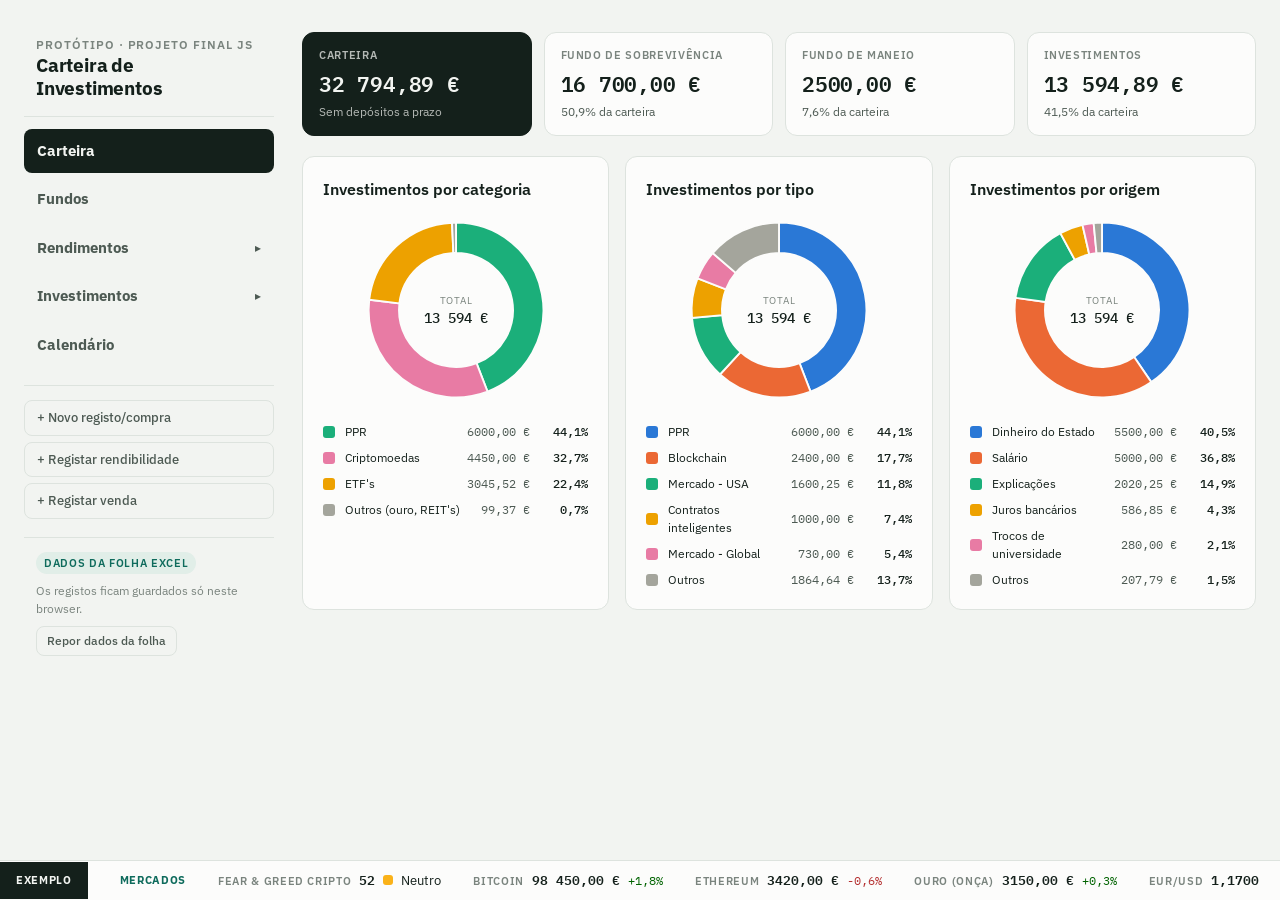
==== artifacts/prototipo-carteira.html @ 2a4faa73 "Esqueleto da app: HTML, CSS, módulos JS e base de dados" ====
<!doctype html>
<meta charset="utf-8">
<meta name="viewport" content="width=device-width, initial-scale=1">
<title>Carteira de Investimentos</title>
<link rel="preconnect" href="https://fonts.googleapis.com">
<link rel="preconnect" href="https://fonts.gstatic.com" crossorigin>
<link rel="stylesheet" href="https://fonts.googleapis.com/css2?family=IBM+Plex+Mono:wght@400;500&family=IBM+Plex+Sans:wght@400;500;600;700&display=swap">
<style>
  :root {
    --bg: #f2f4f1;
    --surface: #fcfcfb;
    --surface-2: #f7f8f6;
    --ink: #14201b;
    --ink-2: #4d5a53;
    --muted: #7a847e;
    --line: #dde3de;
    --accent: #0e6b5c;
    --accent-ink: #ffffff;
    --accent-soft: #e1eee8;
    --c1: #2a78d6; --c2: #eb6834; --c3: #1baf7a; --c4: #eda100; --c5: #e87ba4; --c6: #008300; --c7: #4a3aa7; --c8: #e34948;
    --c-outros: #a4a59c;
    --good: #0ca30c; --warn: #fab219; --crit: #d03b3b;
    --good-text: #006300; --crit-text: #b42f2f;
    --amarelo-text: #946300;
    --shadow: 0 1px 2px rgba(20, 32, 27, 0.06), 0 8px 24px rgba(20, 32, 27, 0.06);
    --sans: "IBM Plex Sans", system-ui, -apple-system, "Segoe UI", sans-serif;
    --mono: "IBM Plex Mono", ui-monospace, "Cascadia Mono", Consolas, monospace;
  }
  @media (prefers-color-scheme: dark) {
    :root:not([data-theme="light"]) {
      color-scheme: dark;
      --bg: #0e1311; --surface: #161c19; --surface-2: #1b2320;
      --ink: #eef2ef; --ink-2: #b7c1bb; --muted: #87918b; --line: #2a332f;
      --accent: #4bb89e; --accent-ink: #062019; --accent-soft: #1a2b25;
      --c1: #3987e5; --c2: #d95926; --c3: #199e70; --c4: #c98500; --c5: #d55181; --c6: #008300; --c7: #9085e9; --c8: #e66767;
      --c-outros: #6c6d66;
      --good-text: #3fcf3f; --crit-text: #f07d7d;
      --amarelo-text: #f2c14e;
      --shadow: 0 1px 2px rgba(0, 0, 0, 0.4);
    }
  }
  :root[data-theme="dark"] {
    color-scheme: dark;
    --bg: #0e1311; --surface: #161c19; --surface-2: #1b2320;
    --ink: #eef2ef; --ink-2: #b7c1bb; --muted: #87918b; --line: #2a332f;
    --accent: #4bb89e; --accent-ink: #062019; --accent-soft: #1a2b25;
    --c1: #3987e5; --c2: #d95926; --c3: #199e70; --c4: #c98500; --c5: #d55181; --c6: #008300; --c7: #9085e9; --c8: #e66767;
    --c-outros: #6c6d66;
    --good-text: #3fcf3f; --crit-text: #f07d7d;
    --amarelo-text: #f2c14e;
    --shadow: 0 1px 2px rgba(0, 0, 0, 0.4);
  }

  * { box-sizing: border-box; }
  body {
    background: var(--bg);
    color: var(--ink);
    font-family: var(--sans);
    font-size: 14px;
    line-height: 1.5;
    padding-inline: 16px;
    padding-block: 24px 90px; /* espaço em baixo para a barra de indicadores */
  }
  .wrap { max-width: 1600px; margin: 0 auto; display: grid; gap: 20px; } /* ocupa o ecrã até 1600px de largura */
  .num { font-family: var(--mono); font-variant-numeric: tabular-nums; }
  h1, h2, h3 { margin: 0; text-wrap: balance; }

  /* Cabeçalho */
  .brand small { display: block; font-size: 12px; letter-spacing: 0.08em; text-transform: uppercase; color: var(--muted); font-weight: 600; }
  .brand h1 { font-size: 26px; font-weight: 700; letter-spacing: -0.01em; }
  .chip { font-size: 11px; font-weight: 600; letter-spacing: 0.06em; text-transform: uppercase; padding: 3px 8px; border-radius: 999px; background: var(--accent-soft); color: var(--accent); }

  /* Título no topo do menu lateral */
  .menu-lateral .brand { padding: 4px 12px 16px; margin-bottom: 8px; border-bottom: 1px solid var(--line); }
  .menu-lateral .brand h1 { font-size: 19px; line-height: 1.2; }
  /* Rodapé do menu: letra pequena */
  .menu-rodape { display: grid; gap: 8px; justify-items: start; margin-top: 14px; padding: 14px 12px 0;
    border-top: 1px solid var(--line); font-size: 12px; color: var(--muted); }

  /* Menu lateral à esquerda + conteúdo à direita */
  .layout { display: grid; grid-template-columns: 250px minmax(0, 1fr); gap: 28px; align-items: start; }
  .menu-lateral { position: sticky; top: 12px; display: flex; flex-direction: column; gap: 4px; }
  .menu-lateral .tab { text-align: left; width: 100%; }
  .menu-principal { font-size: 15px !important; font-weight: 700 !important; padding: 10px 12px !important;
    display: flex; justify-content: space-between; align-items: center; }
  .menu-principal .seta { transition: transform 0.2s; font-size: 12px; }
  .menu-grupo.aberto .seta { transform: rotate(90deg); }
  /* Acordeão: o submenu só aparece quando o grupo está aberto */
  .submenu { display: none; gap: 2px; margin: 2px 0 6px 14px; padding-left: 10px; border-left: 2px solid var(--line); }
  .menu-grupo.aberto .submenu { display: grid; }
  .menu-acoes { display: grid; gap: 6px; margin-top: 14px; padding-top: 14px; border-top: 1px solid var(--line); }
  .conteudo { min-width: 0; }
  /* Ecrã estreito (telemóvel): o menu fica em cima do conteúdo */
  @media (max-width: 800px) {
    .layout { grid-template-columns: 1fr; }
    .menu-lateral { position: static; }
  }
  /* Página "em manutenção" */
  /* Barra de indicadores gerais: fixa no fundo do ecrã */
  .barra-indicadores { position: fixed; left: 0; right: 0; bottom: 0; z-index: 20; display: flex; align-items: center;
    background: var(--surface); border-top: 1px solid var(--line); white-space: nowrap; font-size: 13px; }
  /* Etiqueta fixa à esquerda ("Ao vivo" / "Exemplo") */
  .ticker-estado { flex: none; padding: 10px 16px; font-size: 11px; font-weight: 700; letter-spacing: 0.06em; text-transform: uppercase;
    background: var(--ink); color: var(--bg); }
  /* Rodapé de notícias: a faixa anda da direita para a esquerda sem parar */
  .ticker { flex: 1; overflow: hidden; }
  .ticker-faixa { display: inline-flex; gap: 32px; padding: 10px 0 10px 32px; animation: correr linear infinite; }
  .ticker:hover .ticker-faixa { animation-play-state: paused; } /* pára com o rato por cima, para ler */
  @keyframes correr { from { transform: translateX(0); } to { transform: translateX(-50%); } }
  @media (prefers-reduced-motion: reduce) { .ticker { overflow-x: auto; } .ticker-faixa { animation: none; } }
  .ticker-titulo { font-size: 11px; font-weight: 700; letter-spacing: 0.06em; color: var(--accent); align-self: center; }
  .indicador { display: flex; align-items: baseline; gap: 8px; }
  .indicador span { font-size: 11px; font-weight: 600; letter-spacing: 0.06em; text-transform: uppercase; color: var(--muted); }
  .indicador strong { font-weight: 600; }
  .indicador .dot { display: inline-block; align-self: center; }
  .indicador em { font-style: normal; font-size: 12px; }
  .mes-titulo { font-size: 13px; font-weight: 700; letter-spacing: 0.06em; text-transform: uppercase; color: var(--muted); margin: 18px 0 6px; }
  .mes-titulo:first-of-type { margin-top: 0; }
  .saldo-atual td { font-weight: 600; } /* nos fundos, o saldo mais recente (o que conta) */
  .manutencao { text-align: center; padding: 70px 20px; }
  .manutencao b { display: block; font-size: 28px; letter-spacing: 0.08em; margin-bottom: 8px; }

  /* Separadores */
  .tabs { display: flex; flex-wrap: wrap; gap: 6px; border-bottom: 1px solid var(--line); padding-bottom: 10px; }
  .tab {
    font: inherit; font-size: 13px; font-weight: 500;
    border: 1px solid transparent; background: transparent; color: var(--ink-2);
    padding: 7px 12px; border-radius: 8px; cursor: pointer;
  }
  .tab:hover { background: var(--surface); color: var(--ink); }
  .tab[aria-selected="true"] { background: var(--ink); color: var(--bg); }
  .tab.primary:not([aria-selected="true"]) { border-color: var(--line); }
  .tab:focus-visible, button:focus-visible, input:focus-visible, select:focus-visible, textarea:focus-visible {
    outline: 2px solid var(--accent); outline-offset: 2px;
  }
  .sep { width: 1px; background: var(--line); margin-inline: 4px; }

  /* Blocos */
  .panel { background: var(--surface); border: 1px solid var(--line); border-radius: 12px; padding: 20px; }
  .panel-head { display: flex; flex-wrap: wrap; justify-content: space-between; align-items: baseline; gap: 8px; margin-bottom: 14px; }
  .panel-head h2 { font-size: 16px; font-weight: 600; }
  .panel-head p { margin: 0; font-size: 12px; color: var(--muted); }

  /* KPIs */
  /* 4 cards lado a lado; 2 por linha em ecrãs médios; 1 no telemóvel */
  .kpis { display: grid; grid-template-columns: repeat(4, minmax(0, 1fr)); gap: 12px; }
  @media (max-width: 760px) { .kpis { grid-template-columns: repeat(2, minmax(0, 1fr)); } }
  @media (max-width: 420px) { .kpis { grid-template-columns: 1fr; } }
  .kpi { background: var(--surface); border: 1px solid var(--line); border-radius: 12px; padding: 14px 16px; display: grid; gap: 4px; align-content: start; }
  .kpi .label { font-size: 11px; letter-spacing: 0.06em; text-transform: uppercase; color: var(--muted); font-weight: 600; }
  .kpi .value { font-size: clamp(16px, 1.7vw, 21px); font-weight: 600; letter-spacing: -0.01em; white-space: nowrap; }
  .kpi .sub { font-size: 12px; color: var(--ink-2); }
  .kpi .value.nome { white-space: normal; font-size: 16px; line-height: 1.3; }
  .kpi.hero { background: var(--ink); color: var(--bg); border-color: var(--ink); }
  .kpi.hero .label, .kpi.hero .sub { color: color-mix(in srgb, var(--bg) 72%, transparent); }

  /* Gráficos circulares */
  /* 3 gráficos circulares lado a lado; num ecrã estreito ficam uns por baixo dos outros */
  .charts.tres { grid-template-columns: repeat(3, minmax(0, 1fr)); }
  @media (max-width: 900px) { .charts.tres { grid-template-columns: 1fr; } }
  /* 2 gráficos lado a lado; um por baixo do outro só no telemóvel */
  .charts { display: grid; grid-template-columns: repeat(2, minmax(0, 1fr)); gap: 16px; }
  @media (max-width: 640px) { .charts { grid-template-columns: 1fr; } }
  .donut-wrap { display: grid; grid-template-columns: 1fr; gap: 18px; justify-items: center; position: relative; }
  .donut { width: 100%; max-width: 190px; height: auto; display: block; }
  .donut path { stroke: var(--surface); stroke-width: 2; cursor: pointer; transition: opacity 0.15s; }
  .donut.hovering path:not(.on) { opacity: 0.35; }
  .donut .center-v { font-family: var(--mono); font-size: 15px; font-weight: 500; fill: var(--ink); }
  .donut .center-l { font-size: 10px; fill: var(--muted); letter-spacing: 0.08em; }
  .legend { list-style: none; margin: 0; padding: 0; display: grid; gap: 8px; width: 100%; }
  .legend li { display: grid; grid-template-columns: 12px 1fr auto auto; gap: 10px; align-items: center; font-size: 12px; }
  .legend .sw { width: 12px; height: 12px; border-radius: 3px; }
  .legend .v { color: var(--ink-2); }
  .legend .p { color: var(--ink); font-weight: 500; min-width: 48px; text-align: right; }
  .tooltip {
    position: absolute; pointer-events: none; z-index: 5;
    background: var(--ink); color: var(--bg); font-size: 12px; line-height: 1.4;
    padding: 8px 10px; border-radius: 8px; box-shadow: var(--shadow); white-space: nowrap;
  }
  .tooltip b { display: block; font-weight: 600; }
  .switch { display: inline-flex; align-items: center; gap: 8px; font-size: 13px; color: var(--ink-2); cursor: pointer; }
  .switch input { accent-color: var(--accent); width: 16px; height: 16px; }

  /* Meta */
  .meter { display: grid; gap: 8px; }
  .meter-track { height: 10px; background: var(--accent-soft); border-radius: 999px; overflow: hidden; }
  .meter-fill { height: 100%; background: var(--accent); border-radius: 999px; }
  .meter-row { display: flex; justify-content: space-between; flex-wrap: wrap; gap: 8px; font-size: 13px; color: var(--ink-2); }

  /* Tabelas */
  .table-scroll { overflow-x: auto; }
  /* Botões Editar / Apagar / Guardar e campos da linha em edição */
  .nowrap { white-space: nowrap; }
  .acoes { display: inline-flex; gap: 6px; justify-content: flex-end; white-space: nowrap; }
  .cell-input { padding: 5px 8px; font-size: 13px; min-width: 90px; background: var(--surface); border-color: var(--accent); }
  input[type="number"].cell-input { width: 110px; text-align: right; }
  input[type="date"].cell-input { width: 140px; }
  /* PPR */
  .resumo-lista { margin: 0; display: grid; }
  .resumo-lista > div { display: flex; justify-content: space-between; align-items: center; gap: 12px; padding: 8px 0; border-bottom: 1px solid var(--line); font-size: 13px; }
  .resumo-lista > div:last-child { border-bottom: none; }
  .resumo-lista dt { color: var(--ink-2); }
  .resumo-lista dd { margin: 0; text-align: right; white-space: nowrap; }
  .resumo-lista .forte dt, .resumo-lista .forte dd { color: var(--ink); font-weight: 600; }
  .resumo-lista input.cell-input { width: 80px; }
  .texto { margin: 0; color: var(--ink-2); max-width: 65ch; }
  .valor-grande { margin: 0 0 8px; font-size: 28px; font-weight: 600; color: var(--accent); }
  tr.ano-atual td { background: var(--accent-soft); }
  .valor-real { color: var(--good-text); font-weight: 600; }
  .valor-projetado { color: var(--amarelo-text); }
  /* Dinheiro do Estado: cards como nos depósitos + tabelas compactas */
  /* Duas colunas sempre lado a lado (só empilham no telemóvel) */
  .lado-a-lado { display: grid; grid-template-columns: repeat(2, minmax(0, 1fr)); gap: 16px; }
  @media (max-width: 640px) { .lado-a-lado { grid-template-columns: 1fr; } }
  .lado-a-lado .panel { padding: 16px; }
  .years:last-child { margin-bottom: 0; }
  /* Card em destaque: fundo claro, igual ao card "hero" das páginas principais */
  .year.destaque { border-color: var(--ink); background: var(--ink); color: var(--bg); }
  .year.destaque span { color: color-mix(in srgb, var(--bg) 72%, transparent); }
  .year.destaque strong { font-weight: 600; }
  .tabela-compacta th, .tabela-compacta td { padding: 8px 8px; }
  .tabela-compacta th { font-size: 11px; }
  .btn-icone {
    font: inherit; font-size: 13px; width: 28px; height: 28px; padding: 0; cursor: pointer;
    display: inline-grid; place-items: center; border-radius: 7px;
    border: 1px solid var(--line); background: transparent; color: var(--ink-2);
  }
  .btn-icone:hover { background: var(--surface-2); color: var(--ink); }
  .btn-icone.perigo { color: var(--crit-text); }
  .btn-icone.perigo.armed { background: var(--crit); border-color: var(--crit); color: #fff; }

  /* Barras de rendibilidade (a partir do zero) */
  .barras { display: grid; gap: 10px; }
  .barra-linha { display: grid; grid-template-columns: minmax(120px, 260px) 1fr 96px; gap: 12px; align-items: center; font-size: 12px; }
  .botoes-grafico { display: flex; flex-wrap: wrap; gap: 8px; }
  .alternar { display: inline-flex; border: 1px solid var(--line); border-radius: 8px; overflow: hidden; }
  .alternar button { font: inherit; font-size: 13px; font-weight: 600; padding: 5px 14px; border: none; background: transparent; color: var(--ink-2); cursor: pointer; }
  .alternar button[aria-pressed="true"] { background: var(--ink); color: var(--bg); }
  .barra-nome { overflow-wrap: anywhere; }
  .barra-nome .dot { display: inline-block; margin-right: 8px; vertical-align: 1px; }
  .barra-pista { position: relative; height: 22px; }
  .barra-zero { position: absolute; top: -4px; bottom: -4px; width: 1px; background: var(--muted); }
  .barra { position: absolute; top: 2px; height: 18px; }

  /* Mapa de calor: tamanho = investido, cor = rendibilidade */
  .mapa { position: relative; height: 380px; border-radius: 10px; overflow: hidden; }
  @media (max-width: 640px) { .mapa { height: 300px; } }
  .mapa-bloco { position: absolute; box-sizing: border-box; border: 2px solid var(--surface); border-radius: 8px;
    padding: 8px 10px; overflow: hidden; display: flex; flex-direction: column; justify-content: center; gap: 2px;
    color: var(--ink); transition: filter 0.15s; }
  .mapa-bloco:hover { filter: brightness(1.15); }
  .mapa-bloco b { font-size: 13px; line-height: 1.2; }
  .mapa-bloco .mapa-pct { font-size: 16px; font-weight: 700; }
  .mapa-bloco small { font-size: 12px; opacity: 0.8; }
  .mapa-legenda { display: flex; align-items: center; gap: 8px; font-size: 12px; color: var(--muted); margin-top: 10px; }
  .mapa-legenda i { display: inline-block; width: 18px; height: 12px; border-radius: 3px; }

  .barra.pos { background: var(--good); border-radius: 0 4px 4px 0; }
  .barra.neg { background: var(--crit); border-radius: 4px 0 0 4px; }
  .barra-valor { text-align: right; }
  @media (max-width: 560px) {
    .barra-linha { grid-template-columns: 1fr 96px; }
    .barra-nome { grid-column: 1 / -1; }
  }
  /* Acordeão das posições */
  .acordeao { font: inherit; font-weight: 600; color: var(--ink); background: none; border: none; padding: 0; cursor: pointer; display: inline-flex; align-items: center; gap: 8px; text-align: left; }
  .acordeao .seta { display: inline-block; color: var(--muted); transition: transform 0.15s; }
  .acordeao[aria-expanded="true"] .seta { transform: rotate(90deg); }
  tr.posicao:hover td { background: var(--surface-2); }
  tr.compra td, tr.compra-cab td { background: var(--surface-2); }
  tr.compra td:first-child, tr.compra-cab td:first-child { padding-left: 32px; }
  tr.compra-cab td { font-size: 11px; letter-spacing: 0.05em; text-transform: uppercase; color: var(--muted); font-weight: 600; padding-block: 6px; }
  tr.compra td { font-size: 12px; }
  /* Tabela com scroll vertical e cabeçalho fixo */
  .table-alta { max-height: 440px; overflow-y: auto; border: 1px solid var(--line); border-radius: 10px; }
  .table-alta thead th { position: sticky; top: 0; background: var(--surface); z-index: 1; }
  /* Planos do PPR e do Ouro: as colunas do que PUSESTE têm um fundo ligeiramente diferente */
  .puseste { background: color-mix(in srgb, var(--accent) 8%, var(--surface)); }
  .table-alta thead th.puseste { background: color-mix(in srgb, var(--accent) 14%, var(--surface)); }
  table { width: 100%; border-collapse: collapse; font-size: 13px; }
  th { text-align: left; font-size: 11px; letter-spacing: 0.05em; text-transform: uppercase; color: var(--muted); font-weight: 600; padding: 8px 10px; border-bottom: 1px solid var(--line); white-space: nowrap; }
  td { padding: 10px; border-bottom: 1px solid var(--line); vertical-align: middle; }
  tr:last-child td { border-bottom: none; }
  td.r, th.r { text-align: right; }
  tfoot td { font-weight: 600; border-top: 1px solid var(--ink-2); border-bottom: none; }
  .cat-cell { display: flex; align-items: center; gap: 10px; }
  .dot { width: 10px; height: 10px; border-radius: 3px; flex: none; }
  .muted { color: var(--muted); }
  .empty { padding: 28px; text-align: center; color: var(--muted); font-size: 14px; }

  .badge { display: inline-flex; align-items: center; gap: 6px; font-size: 12px; font-weight: 500; padding: 3px 9px; border-radius: 999px; border: 1px solid var(--line); white-space: nowrap; color: var(--ink); }
  .badge i { width: 8px; height: 8px; border-radius: 50%; }
  .badge.good i { background: var(--good); }
  .badge.warn i { background: var(--warn); }
  .badge.done { color: var(--muted); }
  .badge.done i { background: var(--c-outros); }

  .btn {
    font: inherit; font-size: 13px; font-weight: 600; cursor: pointer;
    padding: 9px 16px; border-radius: 8px; border: 1px solid var(--accent);
    background: var(--accent); color: var(--accent-ink);
  }
  .btn.ghost { background: transparent; color: var(--ink-2); border-color: var(--line); font-weight: 500; }
  .btn.small { padding: 5px 10px; font-size: 12px; }
  .btn.danger { background: transparent; color: var(--crit-text); border-color: var(--line); font-weight: 500; }
  .btn.danger.armed { background: var(--crit); color: #fff; border-color: var(--crit); }

  /* Resumos por ano */
  .years { display: grid; grid-template-columns: repeat(auto-fit, minmax(130px, 1fr)); gap: 10px; margin-bottom: 16px; }
  .year { border: 1px solid var(--line); border-radius: 10px; padding: 10px 12px; background: var(--surface-2); }
  .year span { display: block; font-size: 12px; color: var(--muted); font-weight: 600; letter-spacing: 0.05em; }
  .year strong { font-size: 16px; font-weight: 500; }

  /* Formulário */
  form { display: grid; gap: 18px; }
  .grid-form { display: grid; grid-template-columns: repeat(auto-fit, minmax(220px, 1fr)); gap: 14px 16px; }
  .field { display: grid; gap: 6px; }
  [hidden] { display: none !important; } /* o atributo hidden esconde sempre, mesmo com display: grid */
  .field label { font-size: 12px; font-weight: 600; color: var(--ink-2); }
  .field .hint { font-size: 12px; color: var(--muted); }
  input, select, textarea {
    font: inherit; font-size: 13px; color: var(--ink); background: var(--surface-2);
    border: 1px solid var(--line); border-radius: 8px; padding: 9px 11px; width: 100%;
  }
  textarea { resize: vertical; min-height: 64px; }
  /* Tira as setinhas dos campos numéricos */
  input[type="number"] { appearance: textfield; -moz-appearance: textfield; }
  input[type="number"]::-webkit-inner-spin-button,
  input[type="number"]::-webkit-outer-spin-button { -webkit-appearance: none; margin: 0; }
  .form-actions { display: flex; flex-wrap: wrap; gap: 10px; align-items: center; }
  .error { color: var(--crit-text); font-size: 13px; margin: 0; }
  .toast { position: fixed; left: 50%; transform: translateX(-50%); bottom: calc(20px + env(safe-area-inset-bottom, 0px)); background: var(--ink); color: var(--bg); padding: 10px 16px; border-radius: 10px; font-size: 14px; box-shadow: var(--shadow); z-index: 20; }

  .two { display: grid; grid-template-columns: repeat(auto-fit, minmax(300px, 1fr)); gap: 16px; }

  /* Rendibilidade */
  .aviso { display: flex; flex-wrap: wrap; align-items: center; justify-content: space-between; gap: 10px; font-size: 13px; padding: 12px 16px; border-radius: 10px; background: var(--accent-soft); color: var(--ink); }
  .chart-toolbar { display: flex; align-items: center; gap: 8px; font-size: 13px; }
  .chart-toolbar select { width: auto; min-width: 200px; padding: 6px 10px; }
  .line-chart { position: relative; }
  .line-chart svg { width: 100%; height: auto; display: block; }
  .line-chart .grid { stroke: var(--line); stroke-width: 1; }
  .line-chart .zero { stroke: var(--muted); stroke-width: 1; }
  .line-chart .eixo { fill: var(--muted); font-family: var(--mono); font-size: 11px; }
  .line-chart .serie { fill: none; stroke-width: 2; stroke-linejoin: round; stroke-linecap: round; }
  .line-chart .ponto { stroke: var(--surface); stroke-width: 2; }
  .line-chart .cruz { stroke: var(--ink-2); stroke-width: 1; stroke-dasharray: 3 3; }
  .chart-legend { list-style: none; margin: 12px 0 0; padding: 0; display: flex; flex-wrap: wrap; gap: 8px 18px; font-size: 12px; }
  .chart-legend li { display: flex; align-items: center; gap: 8px; }
  .chart-legend .sw { width: 14px; height: 3px; border-radius: 2px; }
  .up { color: var(--good-text); }
  .down { color: var(--crit-text); }
  .rend-grupo { margin-top: 16px; }
  .rend-grupo h3 { font-size: 12px; letter-spacing: 0.06em; text-transform: uppercase; color: var(--muted); font-weight: 600; margin-bottom: 8px; }
  .rend-campos { display: grid; grid-template-columns: repeat(auto-fill, minmax(240px, 1fr)); gap: 10px 16px; }
  .rend-campos .field label { font-weight: 500; color: var(--ink); }
  details.panel summary { cursor: pointer; font-weight: 600; font-size: 14px; }
  details.panel[open] summary { margin-bottom: 12px; }

  @media (prefers-reduced-motion: reduce) { * { transition: none !important; } }
</style>

<div class="wrap">
  <!-- Menu lateral (esquerda, com o título no topo) + conteúdo (direita). Já não há cabeçalho. -->
  <div class="layout">
  <nav class="menu-lateral" aria-label="Menu">
    <div class="brand">
      <small>Protótipo · projeto final JS</small>
      <h1>Carteira de Investimentos</h1>
    </div>

    <button class="tab menu-principal" data-tab="dashboard" id="tab-dashboard">Carteira</button>
    <button class="tab menu-principal" data-tab="fundos" id="tab-fundos">Fundos</button>

    <!-- Cada grupo abre como acordeão quando estás num dos seus separadores -->
    <div class="menu-grupo">
      <button class="tab menu-principal" data-tab="rendimentos" id="tab-rendimentos">Rendimentos <span class="seta" aria-hidden="true">▸</span></button>
      <div class="submenu">
        <button class="tab" data-tab="deposito" id="tab-deposito">Depósitos a prazo</button>
        <button class="tab" data-tab="apoio" id="tab-apoio">Dinheiro recebido do Estado</button>
        <button class="tab" data-tab="maisvalias" id="tab-maisvalias">Mais-valias</button>
        <button class="tab" data-tab="questionarios" id="tab-questionarios">Questionários</button>
        <button class="tab" data-tab="fidelidade" id="tab-fidelidade">Programas de fidelidade</button>
      </div>
    </div>

    <div class="menu-grupo">
      <button class="tab menu-principal" data-tab="rendibilidade" id="tab-rendibilidade">Investimentos <span class="seta" aria-hidden="true">▸</span></button>
      <div class="submenu">
        <button class="tab" data-tab="etf" id="tab-etf">ETF's</button>
        <button class="tab" data-tab="cripto" id="tab-cripto">Criptomoedas</button>
        <button class="tab" data-tab="reit" id="tab-reit">REIT's</button>
        <button class="tab" data-tab="ppr" id="tab-ppr">PPR</button>
        <button class="tab" data-tab="ouro" id="tab-ouro">Ouro digital</button>
        <button class="tab" data-tab="acoes" id="tab-acoes">Ações</button>
        <button class="tab" data-tab="fundosinv" id="tab-fundosinv">Fundos de investimento</button>
        <button class="tab" data-tab="historico-rend" id="tab-historico-rend">Histórico de rendibilidade</button>
      </div>
    </div>

    <button class="tab menu-principal" data-tab="calendario" id="tab-calendario">Calendário</button>

    <div class="menu-acoes">
      <button class="tab primary" data-tab="novo" id="tab-novo">+ Novo registo/compra</button>
      <button class="tab primary" data-tab="registar-rend" id="tab-registar-rend">+ Registar rendibilidade</button>
      <button class="tab primary" data-tab="registar-venda" id="tab-registar-venda">+ Registar venda</button>
    </div>

    <!-- Rodapé do menu: aviso do armazenamento + repor os dados -->
    <div class="menu-rodape">
      <span class="chip" id="chip-exemplo">Dados da folha Excel</span>
      <span>Os registos ficam guardados só neste browser.</span>
      <button class="btn ghost small" id="btn-repor" type="button">Repor dados da folha</button>
    </div>
  </nav>

  <main class="conteudo">

  <!-- ===== DASHBOARD ===== -->
  <section id="view-dashboard" role="tabpanel" class="wrap">

    <div class="kpis" id="kpis"></div>

    <div class="charts tres">
      <div class="panel">
        <div class="panel-head">
          <h2>Investimentos por categoria</h2>
        </div>
        <div class="donut-wrap" id="chart-risco"></div>
      </div>
      <div class="panel">
        <div class="panel-head">
          <h2>Investimentos por tipo</h2>
        </div>
        <div class="donut-wrap" id="chart-risco-tipo"></div>
      </div>
      <div class="panel">
        <div class="panel-head">
          <h2>Investimentos por origem</h2>
        </div>
        <div class="donut-wrap" id="chart-risco-origem"></div>
      </div>
    </div>
  </section>

  <!-- ===== NOVO REGISTO ===== -->
  <section id="view-novo" role="tabpanel" hidden>
    <div class="panel">
      <div class="panel-head">
        <h2>Novo registo/compra</h2>
        <p>Os campos extra mudam conforme o tipo de ativo.</p>
      </div>
      <form id="form" novalidate>
        <div class="grid-form">
          <div class="field">
            <label for="f-categoria">Tipo de ativo</label>
            <select id="f-categoria"></select>
          </div>
          <div class="field" id="campo-nome">
            <label for="f-nome">Nome</label>
            <input id="f-nome" type="text" list="lista-nome" autocomplete="off" placeholder="Ex.: MSCI World, Bitcoin, DP 6 meses">
          </div>
          <div class="field">
            <label for="f-montante">Montante (€)</label>
            <input id="f-montante" type="number" step="0.01" min="0" inputmode="decimal" placeholder="0,00">
          </div>
          <div class="field">
            <label for="f-data">Data</label>
            <input id="f-data" type="date">
          </div>
          <div class="field" id="campo-origem">
            <label for="f-origem">Origem do dinheiro</label>
            <input id="f-origem" type="text" list="lista-origem" autocomplete="off" placeholder="Ex.: salário, explicações, cashback">
          </div>

          <!-- Campos que só aparecem em alguns tipos (data-cats). Ficam na mesma grelha, a seguir aos outros. -->
          <div class="field" data-cats="etf reit cripto ouro" hidden>
            <label for="f-subtipo">Tipo / tema</label>
            <input id="f-subtipo" type="text" list="lista-subtipo" autocomplete="off" placeholder="Ex.: Geral, Bancos, Imobiliário">
          </div>
          <div class="field" data-cats="deposito" hidden>
            <label for="f-prazo">Prazo</label>
            <select id="f-prazo">
              <option value="3">3 meses</option>
              <option value="4">4 meses</option>
              <option value="6" selected>6 meses</option>
              <option value="9">9 meses</option>
              <option value="12">1 ano</option>
            </select>
          </div>
          <div class="field" data-cats="deposito" hidden>
            <label for="f-vencimento">Data de vencimento</label>
            <input id="f-vencimento" type="date">
          </div>
          <div class="field" data-cats="deposito" hidden>
            <label for="f-juros">Juros recebidos (€)</label>
            <input id="f-juros" type="number" step="0.01" min="0" placeholder="Preenche quando vencer">
          </div>
        </div>

        <div class="form-actions">
          <button class="btn" type="submit">Guardar registo</button>
          <button class="btn ghost" type="reset">Limpar</button>
          <p class="error" id="form-erro" role="alert"></p>
        </div>
      </form>
    </div>
  </section>

  <!-- ===== RENDIBILIDADE ===== -->
  <section id="view-rendibilidade" role="tabpanel" hidden class="wrap">
    <div class="aviso" id="rend-aviso" hidden>
      <span>Os valores de rendibilidade que vês são <strong>de exemplo</strong>, para veres o gráfico a funcionar.</span>
      <button class="btn ghost small" type="button" id="btn-apagar-rend-exemplo">Apagar valores de exemplo</button>
    </div>

    <div class="kpis" id="rend-kpis"></div>

    <div class="panel">
      <div class="panel-head">
        <h2>Mapa dos investimentos</h2>
        <p>Tamanho = quanto investiste · Cor = como está a correr</p>
      </div>
      <div class="mapa" id="rend-mapa"></div>
      <div class="mapa-legenda">
        <span>Perda</span><i style="background:var(--crit)"></i>
        <i style="background:var(--surface-2)"></i>
        <i style="background:color-mix(in srgb, var(--good) 45%, var(--surface))"></i>
        <i style="background:var(--good)"></i><span>Ganho</span>
        <span style="margin-left:auto">Cinzento = sem registo</span>
      </div>
    </div>

    <!-- Lado a lado: à esquerda as barras (categoria ou tipo), à direita a evolução -->
    <div class="lado-a-lado">
      <div class="panel" id="rend-comparar"></div>

      <div class="panel">
        <div class="panel-head">
          <h2>Evolução da rendibilidade</h2>
          <div class="chart-toolbar">
            <label for="rend-filtro" class="muted">Mostrar</label>
            <select id="rend-filtro"></select>
          </div>
        </div>
        <div class="line-chart" id="rend-grafico"></div>
      </div>
    </div>
  </section>

  <!-- ===== REGISTAR VENDA (página própria: vender é um ato diferente de registar uma compra) ===== -->
  <section id="view-registar-venda" role="tabpanel" hidden class="wrap">
    <div class="panel">
      <div class="panel-head">
        <h2 id="venda-form-titulo">Registar venda</h2>
        <p>Vende-se sempre a posição inteira. A mais-valia é calculada sozinha.</p>
      </div>
      <form id="venda-form" novalidate>
        <div class="grid-form">
          <div class="field">
            <label for="venda-ativo">Ativo vendido</label>
            <select id="venda-ativo"></select>
          </div>
          <div class="field">
            <label for="venda-data">Data da venda</label>
            <input id="venda-data" type="date">
          </div>
          <div class="field">
            <label for="venda-recebido">Valor recebido (€)</label>
            <input id="venda-recebido" type="number" step="0.01" min="0" inputmode="decimal" placeholder="0,00">
          </div>
        </div>
        <div class="form-actions">
          <button class="btn" type="submit">Guardar venda</button>
          <button class="btn ghost" type="button" id="btn-cancelar-venda">Cancelar</button>
          <p class="error" id="venda-erro" role="alert"></p>
        </div>
      </form>
    </div>
  </section>

  <!-- ===== REGISTAR RENDIBILIDADE (página própria, como o "+ Novo registo") ===== -->
  <section id="view-registar-rend" role="tabpanel" hidden class="wrap">
    <div class="panel">
      <div class="panel-head">
        <h2 id="rend-form-titulo">Registar rendibilidade</h2>
        <p>Consulta as corretoras e preenche só os ativos que quiseres. Valores negativos com "−".</p>
      </div>
      <form id="rend-form" novalidate>
        <div class="grid-form">
          <div class="field">
            <label for="rend-data">Data da consulta</label>
            <input id="rend-data" type="date">
          </div>
        </div>
        <div id="rend-campos"></div>
        <div class="form-actions">
          <button class="btn" type="submit">Guardar rendibilidade</button>
          <button class="btn ghost" type="button" id="btn-cancelar-rend">Cancelar</button>
          <p class="error" id="rend-erro" role="alert"></p>
        </div>
      </form>
    </div>
  </section>

  <!-- ===== SEPARADORES POR CATEGORIA ===== -->
  <section id="view-categoria" role="tabpanel" hidden class="wrap"></section>
  </main>
  </div>
</div>

<!-- Sugestões com os valores que já existem no histórico (preenchidas pelo JavaScript) -->
<datalist id="lista-nome"></datalist>
<datalist id="lista-origem"></datalist>
<datalist id="lista-subtipo"></datalist>

<div class="tooltip" id="tooltip" hidden></div>

<!-- Barra de indicadores gerais (fixa em baixo) -->
<footer class="barra-indicadores" aria-label="Indicadores gerais e os meus ativos">
  <div class="ticker-estado" id="ticker-estado"></div>
  <!-- A faixa leva o conteúdo 2 vezes seguidas: ao chegar a meio, recomeça sem se notar o salto -->
  <div class="ticker"><div class="ticker-faixa" id="ticker-faixa"></div></div>
</footer>
<div class="toast" id="toast" role="status" aria-live="polite" hidden></div>

<script>
  // ---------- Categorias ----------
  // A cor segue a categoria (nunca a posição), para ser igual em todos os gráficos.
  const CATEGORIAS = {
    deposito:   { nome: "Depósitos a prazo",       cor: "--c1",       risco: false, carteira: true },
    emergencia: { nome: "Fundo de sobrevivência",  cor: "--c2",       risco: false, carteira: true, saldo: true },
    ppr:        { nome: "PPR",                     cor: "--c3",       risco: true,  carteira: true },
    etf:        { nome: "ETF's",                   cor: "--c4",       risco: true,  carteira: true },
    cripto:     { nome: "Criptomoedas",            cor: "--c5",       risco: true,  carteira: true },
    maneio:     { nome: "Fundo de maneio",         cor: "--c6",       risco: false, carteira: true, saldo: true },
    ouro:       { nome: "Reserva de ouro digital", cor: "--c-outros", risco: true,  carteira: true, outros: true },
    reit:       { nome: "REIT's",                  cor: "--c-outros", risco: true,  carteira: true, outros: true },
    apoio:      { nome: "Dinheiro recebido do Estado", cor: "--c-outros", risco: false, carteira: false },
    apoioUso:   { nome: "Dinheiro do Estado utilizado", cor: "--c-outros", risco: false, carteira: false },
    venda:      { nome: "Venda de um investimento", cor: "--c-outros", risco: false, carteira: false },
  };
  // Categorias que entram na carteira (os depósitos a prazo ficam de fora)
  const ORDEM = ["emergencia", "ppr", "etf", "cripto", "maneio", "ouro", "reit"];

  // ---------- Dados iniciais (da folha de Excel) ----------
  // ETF's, Cripto e REIT's: o total de cada ativo (da folha) dividido em várias compras
  // SIMULADAS, para testar o acordeão. A soma das compras é igual ao valor da folha.
  const COMPRAS_SIMULADAS = {
    etf: {
      "S&P 500": { subtipo: "Mercado - USA", compras: [
        ["2024-03-15", 150, "Explicações"], ["2024-09-10", 192.3, "Explicações"],
        ["2025-02-12", 400, "Explicações"], ["2025-06-18", 437.95, "Explicações"], ["2025-11-05", 400, "Explicações"]] },
      "EUR STOXX Banks 30-15 DE": { subtipo: "Bancos", compras: [
        ["2025-01-20", 300, "Juros bancários"], ["2025-05-14", 286.85, "Juros bancários"],
        ["2025-07-02", 14.53, "Dividendos"], ["2025-09-15", 8.85, "Lucro ETF"], ["2026-01-10", 34.54, "Lucro ETF"]] },
      "iShares Core MSCI World UCITS ETF USD (Acc)": { subtipo: "Mercado - Global", compras: [
        ["2022-04-08", 200, "Explicações"], ["2022-10-21", 240, "Explicações"]] },
      "FTSE All-World": { subtipo: "Mercado - Global", compras: [
        ["2023-02-01", 100, "Trocos de universidade"], ["2023-06-15", 80, "Trocos de universidade"], ["2023-11-30", 100, "Trocos de universidade"]] },
      "VanEck Quantum Computing UCITS ETF A": { subtipo: "Tecnologia quântica", compras: [
        ["2026-03-31", 32.4, "Arredondamentos (roundup)"], ["2026-05-31", 35.1, "Arredondamentos (roundup)"], ["2026-07-31", 33, "Arredondamentos (roundup)"]] },
    },
    cripto: {
      "Bitcoin": { subtipo: "Blockchain", compras: [
        ["2024-11-15", 600, "Salário"], ["2025-04-22", 700, "Salário"], ["2026-01-10", 500, "Salário"]] },
      "Ethereum": { subtipo: "Contratos inteligentes", compras: [
        ["2025-01-10", 400, "Salário"], ["2025-10-03", 600, "Salário"]] },
      "Solana": { subtipo: "Blockchain", compras: [
        ["2025-03-10", 300, "Salário"], ["2026-06-17", 300, "Salário"]] },
      "Bittensor": { subtipo: "Inteligência artificial", compras: [
        ["2025-08-12", 250, "Salário"], ["2026-02-05", 200, "Salário"]] },
      "Chainlink": { subtipo: "Oráculos", compras: [
        ["2025-05-20", 200, "Salário"], ["2026-03-12", 200, "Salário"]] },
      "Render": { subtipo: "Inteligência artificial", compras: [
        ["2025-03-10", 60, "Salário"], ["2025-09-01", 60, "Salário"]] },
      "Ondo": { subtipo: "Ativos reais (RWA)", compras: [
        ["2025-06-15", 40, "Salário"], ["2026-04-02", 40, "Salário"]] },
    },
    reit: {
      "Realty Income": { subtipo: "Retalho", compras: [
        ["2026-01-15", 5, "Salário"], ["2026-04-15", 5, "Salário"]] },
      "Invesco Real Estate S&P US Select Sector UCITS ETF": { subtipo: "Mercado - USA", compras: [
        ["2026-01-15", 5, "Salário"], ["2026-04-15", 5, "Salário"]] },
      "iShares US Property Yield UCITS ETF": { subtipo: "Mercado - USA", compras: [
        ["2026-02-15", 4, "Salário"], ["2026-05-15", 3, "Salário"], ["2026-08-15", 3, "Salário"]] },
      "iShares Developed Markets Property Yield UCITS ETF": { subtipo: "Mercado - Global", compras: [
        ["2026-02-15", 5, "Salário"], ["2026-06-15", 5, "Salário"]] },
      "iShares European Property Yield UCITS ETF": { subtipo: "Mercado - Europa", compras: [
        ["2026-03-15", 4, "Salário"], ["2026-06-15", 3, "Salário"], ["2026-09-15", 3, "Salário"]] },
    },
  };
  // Transforma a tabela acima em registos (um por compra)
  function comprasSimuladas() {
    return Object.entries(COMPRAS_SIMULADAS).flatMap(([categoria, ativos]) =>
      Object.entries(ativos).flatMap(([nome, { subtipo, compras }]) =>
        compras.map(([data, montante, origem]) => ({ categoria, nome, subtipo, data, montante, origem }))));
  }

  // ---------- PPR: plano de reforma (da folha de Excel) ----------
  // Por ano: IRS + outros apoios + dinheiro pessoal = montante investido.
  // "real" é o valor que o PPR tinha no fim desse ano (só para os anos que já passaram).
  function planoPprInicial() {
    const pessoalDe = (ano) => (ano <= 2025 ? 0 : ano === 2026 ? 500 : ano <= 2031 ? 2000 : ano <= 2046 ? 1750 : 1500);
    const anos = [];
    for (let ano = 2024; ano <= 2056; ano++) {
      anos.push({ ano, governamental: 0, pessoal: pessoalDe(ano), real: null });
    }
    const conhecidos = { 2024: { governamental: 2000, real: 2031.23 }, 2025: { governamental: 2000, real: 4315.58 }, 2026: { governamental: 1500 } };
    return {
      taxa: 0.04,           // rendibilidade média anual
      idadeInicial: 28,     // idade em 2024
      estrategia: 'Dinheiro recebido de IRS será reinvestido no PPR do próprio ano + ajudas "pequenas" do Estado. Depois, completar com dinheiro do salário.',
      emFalta: [
        { descricao: "IRS 2024 retroativos", valor: 892.03 },
        { descricao: "IRS 2021", valor: 48.83 },
        { descricao: "IRS 2025", valor: 1343.32 },
      ],
      anos: anos.map((a) => ({ ...a, ...(conhecidos[a.ano] || {}) })),
    };
  }

  // ---------- Ouro digital: plano do cashback em Bitcoin (da folha de Excel) ----------
  // Por ano: cashback previsto (3 €/mês = 36 €/ano) e, quando o souberes, o cashback real
  // e o valor real que o Bitcoin tinha no fim do ano.
  function planoOuroInicial() {
    const anos = [];
    for (let ano = 2025; ano <= 2060; ano++) {
      anos.push({ ano, previsto: ano === 2025 ? 59.35 : 36, cashback: null, real: null });
    }
    return { taxa: 0.2, anos };
  }

  // ---------- Dinheiro do Estado (da folha de Excel) ----------
  // Funciona como um POTE: tudo o que é recebido entra no mesmo pote (apoio),
  // e cada utilização tira dinheiro do pote (apoioUso). Por utilizar = recebido − utilizado.
  function recebidoDoEstado() {
    const recebidos = [
      ["2020-12-01", "Outro apoio", 275],
      ["2021-05-01", "IRS 2020", 392.06],
      ["2022-05-01", "IRS 2021", 200.24],
      ["2023-05-01", "IRS 2022", 954.57],
      ["2024-05-01", "IRS 2023", 341.34],
      ["2024-09-01", "Prémio qualificações", 1500],
      ["2024-10-01", "Não cobrança do IRS", 185],
      ["2024-11-01", "Não cobrança do IRS", 185],
      ["2025-05-01", "IRS 2024", 520.35],
      ["2025-08-01", "Não cobrança do IRS", 124],
      ["2025-09-01", "Não cobrança do IRS", 165],
      ["2026-01-01", "Retroativos IRS 2023", 706.26],
      ["2026-01-01", "Retroativos IRS 2024", 892.03],
      ["2026-05-01", "IRS 2025", 1343.12],
    ].map(([data, nome, montante]) => ({ categoria: "apoio", data, nome, montante }));
    const utilizados = [
      ["2024-09-01", "Abate do crédito do carro", 1500],
    ].map(([data, nome, montante]) => ({ categoria: "apoioUso", data, nome, montante }));
    return [...recebidos, ...utilizados];
  }

  const BANCO_DP = "Juros Caixa Geral de Depósitos";
  const DP = (vencimento, prazo, montante, juros, nome) => ({
    categoria: "deposito", nome: nome || BANCO_DP,
    montante, vencimento, prazo, data: vencimento, origem: "Fundo emergência", ...(juros ? { juros } : {}),
  });
  const EXEMPLO = [
    { categoria: "emergencia", nome: "Fundo de sobrevivência", montante: 16700, data: "2026-09-30" },
    { categoria: "maneio", nome: "Fundo de maneio", montante: 2500, data: "2026-09-30" },
    ...comprasSimuladas(),
    { categoria: "ouro", nome: "Bitcoin", montante: 49.37, origem: "Cashback Trade Republic", subtipo: "Reserva de ouro digital" },
    ...recebidoDoEstado(),
    // Depósitos a prazo: DP(vencimento, prazo em meses, montante, juros)
    DP("2024-06-13", 6, 0, 53.22),
    DP("2024-08-30", 3, 10242.75, 53.22),
    DP("2024-10-12", 6, 1000, 10.98),
    DP("2024-11-18", 3, 5000, 27.14),
    DP("2024-11-25", 3, 3000, 16.29),
    DP("2024-12-11", 6, 0, 4.18),
    DP("2025-02-18", 3, 5068.12, 25.65),
    DP("2025-02-25", 3, 3000, 15.18),
    DP("2025-03-01", 6, 10354.4, 113.69),
    DP("2025-05-18", 3, 4000, 11.75),
    DP("2025-05-18", 3, 2000, 5.88),
    DP("2025-05-29", 3, 10000, 29.73),
    DP("2025-06-10", 6, 0, 4.72),
    DP("2025-08-23", 3, 4000, 9.94),
    DP("2025-08-23", 3, 2000, 4.97),
    DP("2025-11-29", 6, 10000, 47.84),
    DP("2025-12-08", 6, 0, 1.09),
    DP("2025-12-31", 12, 0, 3.41, "Juros Trade Republic"),
    DP("2025-12-31", 12, 0, 4.74, "Juros Trading 212"),
    DP("2026-02-23", 6, 6000, 29.81),
    DP("2026-04-23", 3, 700, 2.02),
    DP("2026-05-23", 3, 6000, 16.02),
    DP("2026-05-29", 6, 3000, 17.37),
    DP("2026-05-29", 6, 7000, 34.21),
    DP("2026-06-08", 6, 0, 5.16),
    DP("2026-08-31", 3, 6000, 16.56),
    DP("2027-01-05", 4, 6000, 0),
    DP("2027-02-25", 9, 6700, 0),
    DP("2027-03-01", 9, 4000, 0),
  ];

  // ---------- Rendibilidade de exemplo (valores inventados, para veres o gráfico) ----------
  const CATS_RENDIBILIDADE = ["etf", "cripto", "ppr", "reit", "ouro"];
  const DATAS_EXEMPLO = ["2026-06-30", "2026-07-31", "2026-08-31", "2026-09-28"];
  const REND_EXEMPLO = {
    "S&P 500": [96.4, 131.2, 118.7, 162.9],
    "EUR STOXX Banks 30-15 DE": [58.1, 71.6, 66.0, 84.3],
    "iShares Core MSCI World UCITS ETF USD (Acc)": [52.7, 61.9, 58.3, 70.4],
    "FTSE All-World": [18.2, 22.5, 20.9, 26.1],
    "VanEck Quantum Computing UCITS ETF A": [-8.4, 4.1, 12.7, 19.8],
    "cripto:Bitcoin": [120.5, 188.3, 142.7, 215.4],
    "Ethereum": [-35.2, 22.8, -12.4, 48.9],
    "Solana": [44.1, 71.5, 38.2, 62.0],
    "Bittensor": [-60.3, -22.7, 15.4, 58.6],
    "Chainlink": [12.2, -8.5, 20.1, 31.7],
    "Render": [-18.4, -9.1, -14.6, -6.2],
    "Ondo": [5.3, 9.8, 2.1, -3.4],
    "PPR": [142.0, 158.3, 151.9, 171.6],
    "ouro:Bitcoin": [6.1, 8.4, 5.2, 7.9],
    "Realty Income": [0.4, -0.3, 0.6, 0.9],
    "Invesco Real Estate S&P US Select Sector UCITS ETF": [0.2, 0.5, -0.1, 0.7],
    "iShares US Property Yield UCITS ETF": [-0.4, 0.1, 0.3, 0.6],
    "iShares Developed Markets Property Yield UCITS ETF": [0.3, 0.4, 0.2, 0.5],
    "iShares European Property Yield UCITS ETF": [-0.6, -0.2, -0.5, -0.3],
  };
  // Procura primeiro pela chave com categoria (ex.: "cripto:Bitcoin") e depois só pelo nome
  const exemploDe = (p) => REND_EXEMPLO[chaveAtivo(p)] || REND_EXEMPLO[p.nome];
  function rendibilidadesExemplo(registos) {
    return posicoes(registos) // uma vez por posição, mesmo que tenha várias compras
      .filter((r) => CATS_RENDIBILIDADE.includes(r.categoria) && exemploDe(r))
      .flatMap((r) => exemploDe(r).map((valor, i) => ({
        id: Math.random().toString(36).slice(2, 10), ativoId: chaveAtivo(r), data: DATAS_EXEMPLO[i], valor, exemplo: true,
      })));
  }

  // ---------- Posições ----------
  // Cada registo é uma COMPRA. As compras com o mesmo nome e categoria formam uma POSIÇÃO.
  function chaveAtivo(r) {
    return `${r.categoria}:${r.nome}`;
  }
  function posicoes(registos) {
    const mapa = registos.reduce((acc, r) => {
      const k = chaveAtivo(r);
      const p = acc[k] || { id: k, categoria: r.categoria, nome: r.nome, subtipo: r.subtipo, montante: 0, compras: [] };
      return { ...acc, [k]: { ...p, montante: p.montante + r.montante, compras: [...p.compras, r] } };
    }, {});
    return Object.values(mapa);
  }

  // ---------- Utilitários ----------
  const euro = new Intl.NumberFormat("pt-PT", { style: "currency", currency: "EUR" });
  const pct = new Intl.NumberFormat("pt-PT", { style: "percent", maximumFractionDigits: 1, minimumFractionDigits: 1 });
  const formatarEuro = (v) => euro.format(v);
  const formatarData = (iso) => (iso ? new Date(iso + "T00:00:00").toLocaleDateString("pt-PT") : "—");
  const hojeISO = () => new Date().toISOString().slice(0, 10);
  const diasAte = (iso) => Math.ceil((new Date(iso + "T00:00:00") - new Date(hojeISO() + "T00:00:00")) / 86400000);
  const escapar = (t) => String(t ?? "").replace(/[&<>"']/g, (c) => ({ "&": "&amp;", "<": "&lt;", ">": "&gt;", '"': "&quot;", "'": "&#39;" }[c]));
  const cor = (cat) => `var(${CATEGORIAS[cat].cor})`;
  const idCampo = (texto) => texto.replace(/[^a-zA-Z0-9]/g, "_"); // texto seguro para usar num id HTML
  const novoId = () => Date.now().toString(36) + Math.random().toString(36).slice(2, 7);

  // ---------- Armazenamento (closure: os registos ficam privados) ----------
  function criarCarteira() {
    const CHAVE = "carteira-registos-v2";
    let registos = [];
    let exemplo = true;
    let rendibilidades = null; // histórico: { ativoId, data, valor }
    let ppr = null; // plano do PPR (taxa, anos, estratégia...)
    let ouro = null; // plano do Ouro digital (cashback em Bitcoin)

    try {
      const guardado = JSON.parse(localStorage.getItem(CHAVE));
      if (guardado && Array.isArray(guardado.registos)) {
        registos = guardado.registos;
        exemplo = guardado.exemplo;
        if (Array.isArray(guardado.rendibilidades)) rendibilidades = guardado.rendibilidades;
        if (guardado.ppr && Array.isArray(guardado.ppr.anos)) ppr = guardado.ppr;
        if (guardado.ouro && Array.isArray(guardado.ouro.anos)) ouro = guardado.ouro;
        // Migração (uma só vez): depósitos antigos passam a ter o nome do banco
        if ((guardado.versao || 1) < 2) {
          registos = registos.map((r) =>
            r.categoria === "deposito" && !/Trade Republic|Trading 212/.test(r.nome) ? { ...r, nome: BANCO_DP } : r);
        }
        // Migração (uma só vez): apaga as linhas de juros futuros sem valor (31/12/2026)
        if ((guardado.versao || 1) < 3) {
          registos = registos.filter((r) => !(r.categoria === "deposito" && r.vencimento === "2026-12-31" && !r.montante && !r.juros));
        }
        // Migração (uma só vez): a rendibilidade passa a estar ligada à posição (ex.: "etf:S&P 500")
        if ((guardado.versao || 1) < 6 && Array.isArray(rendibilidades)) {
          rendibilidades = rendibilidades
            .map((h) => {
              if (String(h.ativoId).includes(":")) return h;
              const r = registos.find((x) => x.id === h.ativoId);
              return r ? { ...h, ativoId: chaveAtivo(r) } : null;
            })
            .filter(Boolean);
        }
        // Migração (uma só vez): volta a pôr os ETF's da folha que tenham sido apagados
        if ((guardado.versao || 1) < 7) {
          const existentes = new Set(registos.map(chaveAtivo));
          const emFalta = EXEMPLO.filter((r) => r.categoria === "etf" && !existentes.has(chaveAtivo(r)));
          registos = [...registos, ...emFalta.map((r) => ({ ...r, id: novoId() }))];
        }
        // Migração: cada ativo da folha (ETF's, Cripto, REIT's) que ainda tenha só a compra
        // original passa a ter as compras simuladas (a soma fica igual)
        if ((guardado.versao || 1) < 9) {
          const simuladas = comprasSimuladas();
          Object.entries(COMPRAS_SIMULADAS).forEach(([categoria, ativos]) => {
            Object.entries(ativos).forEach(([nome, { compras }]) => {
              const doAtivo = registos.filter((r) => r.categoria === categoria && r.nome === nome);
              const soma = compras.reduce((s, c) => s + c[1], 0);
              if (doAtivo.length === 1 && Math.abs(doAtivo[0].montante - soma) < 0.01) {
                const novas = simuladas.filter((r) => r.categoria === categoria && r.nome === nome).map((r) => ({ ...r, id: novoId() }));
                registos = [...registos.filter((r) => r !== doAtivo[0]), ...novas];
              }
            });
          });
        }
        // Migração (uma só vez): novos tipos para os ETF's de mercado
        if ((guardado.versao || 1) < 10) {
          const novosTipos = {
            "S&P 500": "Mercado - USA",
            "iShares Core MSCI World UCITS ETF USD (Acc)": "Mercado - Global",
            "FTSE All-World": "Mercado - Global",
          };
          registos = registos.map((r) => (r.categoria === "etf" && novosTipos[r.nome] ? { ...r, subtipo: novosTipos[r.nome] } : r));
        }
        // Migração (uma só vez): ativos sem nenhum registo de rendibilidade recebem os valores de exemplo
        if ((guardado.versao || 1) < 11 && Array.isArray(rendibilidades)) {
          const comHistorico = new Set(rendibilidades.map((h) => h.ativoId));
          const emFalta = rendibilidadesExemplo(registos).filter((h) => !comHistorico.has(h.ativoId));
          rendibilidades = [...rendibilidades, ...emFalta];
        }
        // Migração (uma só vez): troca "Render, Ondo" e "Variado" pelas 7 criptomoedas de exemplo
        if ((guardado.versao || 1) < 12) {
          const antigos = ["cripto:Render, Ondo", "cripto:Variado"];
          registos = registos.filter((r) => !antigos.includes(chaveAtivo(r)));
          if (Array.isArray(rendibilidades)) rendibilidades = rendibilidades.filter((h) => !antigos.includes(h.ativoId));
          const existentes = new Set(registos.map(chaveAtivo));
          const novas = comprasSimuladas().filter((r) => r.categoria === "cripto" && !existentes.has(chaveAtivo(r)));
          registos = [...registos, ...novas.map((r) => ({ ...r, id: novoId() }))];
          if (Array.isArray(rendibilidades)) {
            const comHistorico = new Set(rendibilidades.map((h) => h.ativoId));
            rendibilidades = [...rendibilidades,
              ...rendibilidadesExemplo(registos).filter((h) => h.ativoId.startsWith("cripto:") && !comHistorico.has(h.ativoId))];
          }
        }
        // Migração (uma só vez): REIT's com tipos diferentes e rendibilidade de exemplo para todos
        if ((guardado.versao || 1) < 13) {
          const tiposReit = Object.fromEntries(Object.entries(COMPRAS_SIMULADAS.reit).map(([nome, { subtipo }]) => [nome, subtipo]));
          registos = registos.map((r) => (r.categoria === "reit" && tiposReit[r.nome] ? { ...r, subtipo: tiposReit[r.nome] } : r));
          if (Array.isArray(rendibilidades)) {
            const comHistorico = new Set(rendibilidades.map((h) => h.ativoId));
            rendibilidades = [...rendibilidades,
              ...rendibilidadesExemplo(registos).filter((h) => h.ativoId.startsWith("reit:") && !comHistorico.has(h.ativoId))];
          }
        }
        // Migração (uma só vez): se ainda não houver dinheiro recebido do Estado, põe o da folha
        if ((guardado.versao || 1) < 15 && !registos.some((r) => r.categoria === "apoio")) {
          registos = [...registos, ...recebidoDoEstado().map((r) => ({ ...r, id: novoId() }))];
        }
        // Migração (uma só vez): o "valor utilizado" passa a ser um registo à parte (apoioUso)
        if ((guardado.versao || 1) < 16) {
          const usos = registos
            .filter((r) => r.categoria === "apoio" && r.utilizado > 0)
            .map((r) => ({ id: novoId(), categoria: "apoioUso", data: r.data, nome: r.destino || "Não indicado", montante: r.utilizado }));
          registos = [
            ...registos.map((r) => {
              if (r.categoria !== "apoio") return r;
              const { utilizado, destino, ...resto } = r; // tira os campos que passaram para o outro registo
              return resto;
            }),
            ...usos,
          ];
        }
        // Migração (uma só vez): no PPR, IRS + outros apoios passam a ser só "governamental"
        if ((guardado.versao || 1) < 17 && ppr) {
          ppr = {
            ...ppr,
            anos: ppr.anos.map(({ irs = 0, apoios = 0, ...resto }) => ({ ...resto, governamental: resto.governamental ?? irs + apoios })),
          };
        }
        // Migração (uma só vez): as vendas antigas ("realizado", só com o ganho) dão lugar ao registo "venda"
        if ((guardado.versao || 1) < 21) {
          registos = registos.filter((r) => r.categoria !== "realizado");
        }
        // Migração (uma só vez): os fundos passam a ser saldos com data (conta o mais recente)
        if ((guardado.versao || 1) < 20) {
          registos = registos.map((r) => (["emergencia", "maneio"].includes(r.categoria) && !r.data ? { ...r, data: hojeISO() } : r));
        }
        // Migração (uma só vez): o fundo de emergência passa a "Fundo de sobrevivência", com 16 700 €
        if ((guardado.versao || 1) < 19) {
          const fundo = registos.find((r) => r.categoria === "emergencia");
          registos = [
            ...registos.filter((r) => r.categoria !== "emergencia"),
            { ...(fundo || { id: novoId(), categoria: "emergencia" }), nome: "Fundo de sobrevivência", montante: 16700 },
          ];
        }
        // Migração (uma só vez): a origem dos depósitos passa a "Fundo emergência"
        if ((guardado.versao || 1) < 5) {
          registos = registos.map((r) => (r.categoria === "deposito" && (!r.origem || r.origem === "Juros bancários") ? { ...r, origem: "Fundo emergência" } : r));
        }
        // Migração (uma só vez): o PLANO do PPR passa a ser a fonte. As utilizações "PPR" do pote passam para o
        // governamental do plano, e apagam-se as compras de PPR e essas utilizações (agora são geradas pelo plano).
        if ((guardado.versao || 1) < 22) {
          const ePpr = (r) => r.categoria === "apoioUso" && r.nome.trim().toLowerCase() === "ppr";
          const usoPorAno = registos.filter(ePpr).reduce((acc, r) => {
            const ano = Number((r.data || "").slice(0, 4));
            return { ...acc, [ano]: (acc[ano] || 0) + r.montante };
          }, {});
          if (ppr) ppr = { ...ppr, anos: ppr.anos.map((a) => (usoPorAno[a.ano] !== undefined ? { ...a, governamental: usoPorAno[a.ano] } : a)) };
          registos = registos.filter((r) => r.categoria !== "ppr" && !ePpr(r));
        }
      }
    } catch (e) { /* storage indisponível: usa o exemplo */ }

    // PPR: o plano anual é a fonte. Estes registos NÃO se guardam: são gerados a partir do plano sempre que são
    // precisos, para o PPR entrar nas contas como os outros investimentos. Só contam os anos até ao atual.
    //   - uma "compra" de PPR por ano e por origem (governamental = Dinheiro do Estado; pessoal = Salário)
    //   - uma utilização do pote do Estado com destino "PPR" (o dinheiro governamental desse ano)
    function registosDoPpr() {
      const anoAtual = new Date().getFullYear();
      return ppr.anos.filter((a) => a.ano <= anoAtual).flatMap((a) => {
        const data = `${a.ano}-12-31`;
        const base = { categoria: "ppr", nome: "PPR", data, automatico: true };
        return [
          a.governamental > 0 && { ...base, id: `auto-ppr-g-${a.ano}`, montante: a.governamental, origem: "Dinheiro do Estado" },
          a.pessoal > 0 && { ...base, id: `auto-ppr-p-${a.ano}`, montante: a.pessoal, origem: "Salário" },
          a.governamental > 0 && { id: `auto-uso-${a.ano}`, categoria: "apoioUso", nome: "PPR", data, montante: a.governamental, automatico: true },
        ].filter(Boolean);
      });
    }

    // Rendibilidade do PPR, também gerada a partir do plano: em cada ano (até ao atual) com valor real escrito,
    // rendibilidade = valor real − tudo o que se pôs até esse ano. A data é a do dia em que o valor foi escrito
    // (ou o fim do ano, nos anos antigos).
    function rendibilidadesDoPpr() {
      const hoje = hojeISO();
      const anoAtual = Number(hoje.slice(0, 4));
      let acumulado = 0;
      return ppr.anos.flatMap((a) => {
        acumulado += (a.governamental || 0) + (a.pessoal || 0);
        if (a.ano > anoAtual || a.real === null || a.real === undefined) return [];
        const data = a.realData || `${a.ano}-12-31`;
        return [{ id: `auto-rend-ppr-${a.ano}`, ativoId: "ppr:PPR", data: data > hoje ? hoje : data, valor: a.real - acumulado, automatico: true }];
      });
    }

    // Rendibilidade do Ouro digital, gerada da mesma forma a partir do plano: em cada ano (até ao atual) com valor
    // real escrito, rendibilidade = valor real − o que foi comprado em ouro digital até ao fim desse ano.
    function rendibilidadesDoOuro() {
      const hoje = hojeISO();
      const anoAtual = Number(hoje.slice(0, 4));
      const compras = registos.filter((r) => r.categoria === "ouro");
      if (!compras.length) return [];
      const chave = chaveAtivo(compras[0]); // ex.: "ouro:Bitcoin"
      return ouro.anos.flatMap((a) => {
        if (a.ano > anoAtual || a.real === null || a.real === undefined) return [];
        const investido = compras.filter((r) => !r.data || r.data <= `${a.ano}-12-31`).reduce((s, r) => s + r.montante, 0);
        const data = a.realData || `${a.ano}-12-31`;
        return [{ id: `auto-rend-ouro-${a.ano}`, ativoId: chave, data: data > hoje ? hoje : data, valor: a.real - investido, automatico: true }];
      });
    }

    if (registos.length === 0 && exemplo) registos = EXEMPLO.map((r) => ({ ...r, id: novoId() }));
    if (ppr === null) ppr = planoPprInicial();
    if (rendibilidades === null) rendibilidades = rendibilidadesExemplo([...registos, ...registosDoPpr()]);
    if (ouro === null) ouro = planoOuroInicial();

    const guardar = () => {
      try { localStorage.setItem(CHAVE, JSON.stringify({ versao: 22, registos, exemplo, rendibilidades, ppr, ouro })); } catch (e) {}
    };
    guardar();

    return {
      todos: () => [...registos, ...registosDoPpr()], // os do PPR são gerados a partir do plano
      eExemplo: () => exemplo,
      adicionar(registo) {
        registos = [...registos, { ...registo, id: novoId() }];
        exemplo = false;
        guardar();
      },
      // Cria um objeto novo com as alterações (não altera o original)
      atualizar(id, alteracoes) {
        registos = registos.map((r) => (r.id === id ? { ...r, ...alteracoes } : r));
        exemplo = false;
        guardar();
      },
      remover(id) {
        const registo = registos.find((r) => r.id === id);
        registos = registos.filter((r) => r.id !== id);
        // Apagar uma venda desfaz a venda: as compras e as rendibilidades voltam para a carteira
        if (registo?.categoria === "venda") {
          registos = [...registos, ...registo.compras];
          rendibilidades = [...rendibilidades, ...(registo.rendibilidades || [])];
        }
        exemplo = false;
        guardar();
      },
      // Vender uma posição INTEIRA (ex.: "cripto:Solana"). As compras E as rendibilidades dessa posição saem da
      // carteira e ficam guardadas dentro do registo da venda. Assim:
      //   - se voltares a comprar o mesmo ativo, a posição nova começa do zero (sem herdar rendibilidades antigas);
      //   - a venda pode ser desfeita, e o histórico não se perde.
      vender(chave, data, recebido) {
        const compras = registos.filter((r) => chaveAtivo(r) === chave);
        if (!compras.length) return;
        const investido = compras.reduce((s, r) => s + r.montante, 0);
        const rendDaPosicao = rendibilidades.filter((h) => h.ativoId === chave);
        const venda = { id: novoId(), categoria: "venda", nome: compras[0].nome, categoriaAtivo: compras[0].categoria,
          data, recebido, investido, compras, rendibilidades: rendDaPosicao };
        registos = [...registos.filter((r) => chaveAtivo(r) !== chave), venda];
        rendibilidades = rendibilidades.filter((h) => h.ativoId !== chave);
        exemplo = false;
        guardar();
      },
      repor() {
        registos = EXEMPLO.map((r) => ({ ...r, id: novoId() }));
        exemplo = true;
        ppr = planoPprInicial();
        rendibilidades = rendibilidadesExemplo([...registos, ...registosDoPpr()]);
        ouro = planoOuroInicial();
        guardar();
      },
      // PPR
      ppr: () => ({ ...ppr, anos: [...ppr.anos] }),
      atualizarPpr(alteracoes) {
        ppr = { ...ppr, ...alteracoes };
        guardar();
      },
      atualizarAnoPpr(ano, alteracoes) {
        ppr = { ...ppr, anos: ppr.anos.map((a) => (a.ano === ano ? { ...a, ...alteracoes } : a)) };
        guardar();
      },
      // Ouro digital (mesma ideia do PPR)
      ouro: () => ({ ...ouro, anos: [...ouro.anos] }),
      atualizarOuro(alteracoes) {
        ouro = { ...ouro, ...alteracoes };
        guardar();
      },
      atualizarAnoOuro(ano, alteracoes) {
        ouro = { ...ouro, anos: ouro.anos.map((a) => (a.ano === ano ? { ...a, ...alteracoes } : a)) };
        guardar();
      },
      // A rendibilidade do PPR e do Ouro não se regista: vem do plano anual (ver rendibilidadesDoPpr / DoOuro)
      rendibilidades: () => [
        ...rendibilidades.filter((h) => !h.ativoId.startsWith("ppr:") && !h.ativoId.startsWith("ouro:")),
        ...rendibilidadesDoPpr(), ...rendibilidadesDoOuro(),
      ],
      adicionarRendibilidades(lista) {
        rendibilidades = [...rendibilidades, ...lista.map((r) => ({ ...r, id: novoId() }))];
        guardar();
      },
      atualizarRendibilidade(id, alteracoes) {
        rendibilidades = rendibilidades.map((r) => (r.id === id ? { ...r, ...alteracoes } : r));
        guardar();
      },
      removerRendibilidade(id) {
        rendibilidades = rendibilidades.filter((r) => r.id !== id);
        guardar();
      },
      removerRendibilidadesExemplo() {
        rendibilidades = rendibilidades.filter((r) => !r.exemplo);
        guardar();
      },
    };
  }
  const carteira = criarCarteira();

  // Um depósito só conta para a carteira enquanto não vencer
  const valorAtual = (r) => (r.categoria === "deposito" ? (diasAte(r.vencimento) >= 0 ? r.montante : 0) : r.montante);

  // Fundos (sobrevivência, maneio): cada registo é o SALDO numa data. Conta só o mais recente.
  // Do mais recente para o mais antigo. No mesmo dia, ganha o último que foi inserido:
  // o reverse() põe os últimos inseridos primeiro, e o sort mantém essa ordem quando as datas são iguais.
  const saldosDe = (cat) => carteira.todos().filter((r) => r.categoria === cat)
    .reverse()
    .sort((a, b) => (b.data || "").localeCompare(a.data || ""));
  const saldoAtual = (cat) => saldosDe(cat)[0]?.montante ?? 0;

  function totaisPorCategoria() {
    const totais = carteira.todos().reduce((acc, r) => {
      const info = CATEGORIAS[r.categoria];
      if (!info.carteira || info.saldo) return acc; // os fundos tratam-se em baixo
      acc[r.categoria] = (acc[r.categoria] || 0) + valorAtual(r);
      return acc;
    }, {});
    Object.keys(CATEGORIAS).filter((c) => CATEGORIAS[c].saldo).forEach((c) => { totais[c] = saldoAtual(c); });
    return totais;
  }

  // ---------- Separadores ----------
  const views = {
    dashboard: document.getElementById("view-dashboard"),
    novo: document.getElementById("view-novo"),
    categoria: document.getElementById("view-categoria"),
    rendibilidade: document.getElementById("view-rendibilidade"),
    registarRend: document.getElementById("view-registar-rend"),
    registarVenda: document.getElementById("view-registar-venda"),
  };
  let tabAtual = "dashboard";
  try { tabAtual = localStorage.getItem("carteira-tab") || "dashboard"; } catch (e) {}
  if (location.hash && document.querySelector(`[data-tab="${location.hash.slice(1)}"]`)) tabAtual = location.hash.slice(1);

  // Os formulários lembram-se da página de onde vieste, para voltares lá depois de guardar
  const FORMULARIOS = ["novo", "registar-rend", "registar-venda"];
  let paginaAntesDoFormulario = null;

  function mostrarTab(tab) {
    if (FORMULARIOS.includes(tab) && !FORMULARIOS.includes(tabAtual)) paginaAntesDoFormulario = tabAtual;
    if (tab !== "registar-rend") categoriaFormRend = null; // ao sair do formulário, deixa de filtrar
    if (tab !== "registar-venda") categoriaFormVenda = null;
    tabAtual = tab;
    emEdicao = null; // ao mudar de separador, sai do modo de edição
    try { localStorage.setItem("carteira-tab", tab); } catch (e) {}
    document.querySelectorAll(".tab").forEach((b) => b.setAttribute("aria-selected", String(b.dataset.tab === tab)));
    // Acordeão do menu: abre o grupo onde está o separador atual (e fecha os outros)
    document.querySelectorAll(".menu-grupo").forEach((grupo) => {
      const temTab = [...grupo.querySelectorAll("[data-tab]")].some((b) => b.dataset.tab === tab);
      grupo.classList.toggle("aberto", temTab);
    });
    views.dashboard.hidden = tab !== "dashboard";
    views.novo.hidden = tab !== "novo";
    views.rendibilidade.hidden = tab !== "rendibilidade";
    views.registarRend.hidden = tab !== "registar-rend";
    views.registarVenda.hidden = tab !== "registar-venda";
    views.categoria.hidden = ["dashboard", "novo", "rendibilidade", "registar-rend", "registar-venda"].includes(tab);
    esconderTooltip();
    renderizar();
  }
  // Só os botões com data-tab mudam de separador (os "+ Registar…" têm o seu próprio clique)
  document.querySelectorAll(".tab[data-tab]").forEach((b) => b.addEventListener("click", () => mostrarTab(b.dataset.tab)));

  // ---------- Gráfico circular (SVG) ----------
  const tooltip = document.getElementById("tooltip");
  function esconderTooltip() { tooltip.hidden = true; }

  function arco(cx, cy, rExt, rInt, a0, a1) {
    const p = (r, a) => [cx + r * Math.cos(a), cy + r * Math.sin(a)];
    const grande = a1 - a0 > Math.PI ? 1 : 0;
    const [x0, y0] = p(rExt, a0), [x1, y1] = p(rExt, a1);
    const [x2, y2] = p(rInt, a1), [x3, y3] = p(rInt, a0);
    return `M${x0} ${y0} A${rExt} ${rExt} 0 ${grande} 1 ${x1} ${y1} L${x2} ${y2} A${rInt} ${rInt} 0 ${grande} 0 ${x3} ${y3}Z`;
  }

  // Máximo de 6 fatias: as categorias pequenas juntam-se em "Outros"
  function fatias(totais, categorias) {
    const lista = [];
    let outros = 0;
    categorias.forEach((c) => {
      const v = totais[c] || 0;
      if (v <= 0) return;
      if (CATEGORIAS[c].outros) outros += v;
      else lista.push({ nome: CATEGORIAS[c].nome, valor: v, cor: cor(c) });
    });
    const outrosFatia = outros > 0 ? [{ nome: "Outros (ouro, REIT's)", valor: outros, cor: "var(--c-outros)" }] : [];
    return lista.sort((a, b) => b.valor - a.valor).concat(outrosFatia); // do maior para o menor; "Outros" no fim
  }

  function desenharDonut(contentor, dados, rotulo) {
    const total = dados.reduce((s, d) => s + d.valor, 0);
    if (total === 0) {
      contentor.innerHTML = `<p class="empty">Ainda não há registos para este gráfico.</p>`;
      return;
    }
    let angulo = -Math.PI / 2;
    const paths = dados.map((d, i) => {
      const fatia = (d.valor / total) * Math.PI * 2;
      const fim = angulo + (fatia >= Math.PI * 2 ? fatia - 0.0001 : fatia);
      const path = `<path d="${arco(100, 100, 92, 60, angulo, fim)}" fill="${d.cor}" data-i="${i}"></path>`;
      angulo += fatia;
      return path;
    }).join("");

    contentor.innerHTML = `
      <svg class="donut" viewBox="0 0 200 200" role="img" aria-label="${escapar(rotulo)}">
        ${paths}
        <text class="center-l" x="100" y="94" text-anchor="middle">TOTAL</text>
        <text class="center-v" x="100" y="114" text-anchor="middle">${formatarEuro(total).replace(/,\d\d/, "")}</text>
      </svg>
      <ul class="legend">
        ${dados.map((d) => `
          <li><span class="sw" style="background:${d.cor}"></span><span>${escapar(d.nome)}</span>
          <span class="v num">${formatarEuro(d.valor)}</span><span class="p num">${pct.format(d.valor / total)}</span></li>`).join("")}
      </ul>`;

    const svg = contentor.querySelector("svg");
    svg.querySelectorAll("path").forEach((p) => {
      p.addEventListener("pointermove", (e) => {
        const d = dados[p.dataset.i];
        svg.classList.add("hovering");
        svg.querySelectorAll("path").forEach((q) => q.classList.toggle("on", q === p));
        tooltip.innerHTML = `<b>${escapar(d.nome)}</b>${formatarEuro(d.valor)} · ${pct.format(d.valor / total)}`;
        tooltip.hidden = false;
        const x = Math.min(e.clientX + 14, window.innerWidth - tooltip.offsetWidth - 8);
        tooltip.style.left = x + window.scrollX + "px";
        tooltip.style.top = e.clientY + window.scrollY + 14 + "px";
      });
      p.addEventListener("pointerleave", () => {
        svg.classList.remove("hovering");
        esconderTooltip();
      });
    });
  }

  // ---------- Separador Carteira (o antigo dashboard) ----------
  function renderizarDashboard() {
    const totais = totaisPorCategoria();
    const catsCarteira = ORDEM; // os depósitos a prazo não contam para a carteira
    const catsRisco = ORDEM.filter((c) => CATEGORIAS[c].risco);

    const soma = (cats) => cats.reduce((s, c) => s + (totais[c] || 0), 0);
    const totalCarteira = soma(catsCarteira);
    const totalRisco = soma(catsRisco);

    // Onde está o dinheiro: fundo de sobrevivência + fundo de maneio + investimentos = carteira
    const parte = (v) => (totalCarteira ? pct.format(v / totalCarteira) : "—");
    const card = (nome, valor, sub = `${parte(valor)} da carteira`, classe = "") => `
      <div class="kpi ${classe}"><span class="label">${nome}</span>
        <span class="value num">${formatarEuro(valor)}</span>
        <span class="sub">${sub}</span></div>`;
    document.getElementById("kpis").innerHTML =
      card("Carteira", totalCarteira, "Sem depósitos a prazo", "hero") +
      card(CATEGORIAS.emergencia.nome, totais.emergencia || 0) +
      card(CATEGORIAS.maneio.nome, totais.maneio || 0) +
      card("Investimentos", totalRisco);
    desenharDonut(document.getElementById("chart-risco"), fatias(totais, catsRisco), "Investimentos por categoria");
    // Por tipo: as posições de todos os investimentos, agrupadas pelo tipo (reutiliza o fatiasPor dos ETF's).
    // Quem não tem tipo (ex.: PPR) aparece com o nome da categoria.
    const comprasInvest = carteira.todos().filter((r) => catsRisco.includes(r.categoria));
    const posicoesInvest = posicoes(comprasInvest);
    desenharDonut(document.getElementById("chart-risco-tipo"),
      fatiasPor(posicoesInvest, (p) => p.subtipo || CATEGORIAS[p.categoria].nome), "Investimentos por tipo");
    // Por origem: cada compra tem a sua origem (salário, explicações…), por isso agrupa as compras e não as posições
    desenharDonut(document.getElementById("chart-risco-origem"),
      fatiasPor(comprasInvest, (r) => r.origem || "Sem origem indicada"), "Investimentos por origem");
  }

  // ---------- Botão "+ Novo registo" (reutilizável) ----------
  // Mesmo aspeto do botão da barra principal. Abre o formulário já com o tipo escolhido.
  function botaoNovoRegisto(categoria, texto = "+ Novo registo/compra") {
    return `<button class="tab primary" type="button" data-novo-registo="${categoria}">${texto}</button>`;
  }
  document.addEventListener("click", (e) => {
    const btn = e.target.closest("[data-novo-registo]");
    if (!btn) return;
    mostrarTab("novo");
    selCategoria.value = btn.dataset.novoRegisto;
    atualizarCampos();
    atualizarSugestoes(selCategoria.value);
  });

  // ---------- Separadores por categoria ----------
  let emEdicao = null; // id da linha que está a ser editada (só uma de cada vez)
  const abertos = new Set(); // posições com as compras abertas (acordeão)
  let agrupBarras = "ativo"; // gráfico de rendibilidade por "ativo" ou por "tipo" (fica lembrado)
  try { agrupBarras = localStorage.getItem("carteira-agrup-barras") || "ativo"; } catch (e) {}
  let modoBarras = "pct"; // gráfico de rendibilidade em "pct" ou "eur" (fica lembrado)
  try { modoBarras = localStorage.getItem("carteira-modo-barras") || "pct"; } catch (e) {}

  // Apagar em dois cliques: o 1.º clique "arma" o botão (✕ passa a ✓), o 2.º apaga.
  // Devolve true no 1.º clique (ainda não é para apagar). Usado em todas as tabelas.
  function primeiroCliqueApagar(btn) {
    if (btn.classList.contains("armed")) return false;
    btn.classList.add("armed");
    btn.textContent = "✓";
    btn.title = "Clica outra vez para apagar";
    setTimeout(() => { btn.classList.remove("armed"); btn.textContent = "✕"; btn.title = "Apagar"; }, 3500);
    return true;
  }

  // Coluna de ações, igual em todas as tabelas: ✎ (editar) + ✕ (apagar),
  // ou só "Guardar" quando a linha está em edição
  function acoes(r, { apagar = true } = {}) {
    if (r.id === emEdicao) {
      return `<div class="acoes"><button class="btn small" type="button" data-guardar="${r.id}">Guardar</button></div>`;
    }
    return `<div class="acoes">
      <button class="btn-icone" type="button" data-editar="${r.id}" title="Editar" aria-label="Editar">✎</button>
      ${apagar ? `<button class="btn-icone perigo" type="button" data-apagar="${r.id}" title="Apagar" aria-label="Apagar">✕</button>` : ""}</div>`;
  }

  // Célula reutilizável: mostra o valor normal, ou um campo editável se a linha estiver em edição
  function celula(r, campo, tipo, textoNormal, classe = "") {
    if (r.id !== emEdicao) return `<td class="${classe}">${textoNormal}</td>`;
    const valor = r[campo] ?? "";
    const extra = tipo === "number" ? ` step="0.01" inputmode="decimal"`
      : CAMPOS_SUGESTAO.includes(campo) ? ` list="lista-${campo}" autocomplete="off"` : "";
    return `<td class="${classe}"><input class="cell-input" data-campo="${campo}" type="${tipo}"${extra} value="${escapar(valor)}" aria-label="${campo}"></td>`;
  }

  function celulaPrazo(r) {
    const texto = r.prazo === 12 ? "1 ano" : r.prazo + " meses";
    if (r.id !== emEdicao) return `<td>${texto}</td>`;
    const opcoes = [3, 4, 6, 9, 12].map((p) => `<option value="${p}"${p === r.prazo ? " selected" : ""}>${p === 12 ? "1 ano" : p + " meses"}</option>`).join("");
    return `<td><select class="cell-input" data-campo="prazo" aria-label="prazo">${opcoes}</select></td>`;
  }

  const vazio = `<span class="muted">—</span>`;

  function resumoPorAno(registos, campoData, valor) {
    const porAno = registos.reduce((acc, r) => {
      const ano = (r[campoData] || "").slice(0, 4);
      if (!ano) return acc;
      acc[ano] = (acc[ano] || 0) + valor(r);
      return acc;
    }, {});
    const total = Object.values(porAno).reduce((s, v) => s + v, 0);
    return `<div class="years">
      <div class="year destaque"><span>TOTAL</span><strong class="num">${formatarEuro(total)}</strong></div>
      ${Object.keys(porAno).sort().map((a) => `<div class="year"><span>${a}</span><strong class="num">${formatarEuro(porAno[a])}</strong></div>`).join("")}
    </div>`;
  }

  // ---------- PPR ----------
  // ---------- Planos anuais (reutilizado pelo PPR e pelo Ouro digital) ----------
  // Calcula as duas projeções, ano a ano:
  //  - previsão inicial: valor do ano anterior × (1 + taxa) + montante do ano
  //  - real / previsão: usa o valor real quando existe; senão projeta a partir do anterior
  // montanteDe(ano) diz quanto entra nesse ano; prefixo serve para o id das linhas ("ppr-2027").
  function projetarPlano(anos, taxa, montanteDe, prefixo) {
    let previsao = 0;
    let real = 0;
    let acumulado = 0;
    return anos.map((a, i) => {
      const montante = montanteDe(a);
      const eReal = a.real !== null && a.real !== undefined;
      acumulado += montante;
      previsao = i === 0 ? montante : previsao * (1 + taxa) + montante;
      real = eReal ? a.real : i === 0 ? montante : real * (1 + taxa) + montante;
      return { ...a, id: `${prefixo}-${a.ano}`, montante, acumulado, previsao, realOuPrevisao: real, eReal };
    });
  }

  // PPR: entra o dinheiro governamental + o pessoal (os dois escritos no plano anual)
  function calcularPpr(plano) {
    const anos = plano.anos.map((a, i) => ({ ...a, idade: plano.idadeInicial + i, governamental: a.governamental || 0 }));
    return projetarPlano(anos, plano.taxa, (a) => a.governamental + a.pessoal, "ppr");
  }

  // Dinheiro do Estado ainda por utilizar = recebido − utilizado (o utilizado já inclui o que foi para o PPR)
  const porUtilizarEstado = () => {
    const soma = (cat) => carteira.todos().filter((r) => r.categoria === cat).reduce((s, r) => s + r.montante, 0);
    return soma("apoio") - soma("apoioUso");
  };

  // Ouro digital: entra o cashback (o real, se já o souberes; senão o previsto)
  function calcularOuro(plano) {
    const cashbackDe = (a) => (a.cashback !== null && a.cashback !== undefined ? a.cashback : a.previsto);
    return projetarPlano(plano.anos, plano.taxa, cashbackDe, "ouro");
  }

  // Rendibilidade de um ano do plano (PPR e Ouro): quanto vale − o que puseste até aí, em € e em %
  // Até o ano fechar (ano atual e seguintes) é só uma previsão: fica a amarelo. Nos anos fechados: verde ou vermelho.
  //   - acumulada: quanto vale − tudo o que puseste até esse ano
  //   - do ano:    o que o dinheiro rendeu SÓ nesse ano = valor no fim − valor no fim do ano anterior − o que puseste nesse ano
  //                (a % é sobre o que lá estava: valor do ano anterior + o que puseste; compara-se com a taxa do plano)
  function celulasRendPlano(a, anterior) {
    const fase = faseDoAno(a.ano);
    const classeDe = (v) => (fase === "atual" ? "valor-projetado" : fase === "futuro" ? "muted" : v >= 0 ? "up" : "down");
    const pctDe = (v, base) => (base ? (v >= 0 ? "+" : "") + pct.format(v / base) : "—");
    const celulas = (v, base) => `<td class="r num ${classeDe(v)}">${comSinal(v)}</td><td class="r num ${classeDe(v)}">${pctDe(v, base)}</td>`;

    const acumulada = a.realOuPrevisao - a.acumulado;
    const valorAntes = anterior ? anterior.realOuPrevisao : 0;
    const doAno = a.realOuPrevisao - valorAntes - a.montante;
    return celulas(acumulada, a.acumulado) + celulas(doAno, valorAntes + a.montante);
  }

  // Cores dos planos (PPR e Ouro), conforme o ano:
  //   anos fechados → verde (real) · ano atual → amarelo (ainda a decorrer) · anos seguintes → cinzento (só previsão)
  // Quando o ano muda, as cores mudam sozinhas (2026 passa a verde, 2027 a amarelo).
  function faseDoAno(ano) {
    const atual = new Date().getFullYear();
    return ano < atual ? "fechado" : ano === atual ? "atual" : "futuro";
  }

  // Cor do valor na coluna "Real / previsão"
  function classeReal(a) {
    const fase = faseDoAno(a.ano);
    if (fase === "futuro") return "muted";
    if (fase === "atual") return "valor-projetado";
    return a.eReal ? "valor-real" : "valor-projetado"; // ano fechado sem valor real escrito: fica a amarelo (falta escrever)
  }

  function renderizarPpr(el) {
    const plano = carteira.ppr();
    const anos = calcularPpr(plano);
    const ultimo = anos[anos.length - 1];
    const soma = (campo) => anos.reduce((s, a) => s + a[campo], 0);
    const governamental = soma("governamental"), pessoal = soma("pessoal");
    const porUtilizarPote = porUtilizarEstado();
    const anoAtual = new Date().getFullYear();

    el.innerHTML = `
      <!-- Só os 4 cards de investimento: os números do plano já estão no painel "Resumo" -->
      <div class="kpis">${cardsInvestimento(posicoes(carteira.todos().filter((r) => r.categoria === "ppr")), historicoValido())}</div>

      <div class="panel">
        <div class="panel-head"><h2>Projeção até aos ${ultimo.idade} anos</h2></div>
        <div class="line-chart" id="ppr-grafico"></div>
      </div>

      <div class="two">
        <div class="panel">
          <div class="panel-head"><h2>Origem do dinheiro</h2></div>
          <div class="donut-wrap" id="ppr-origem"></div>
        </div>
        <div class="panel">
          <div class="panel-head"><h2>Resumo</h2></div>
          <dl class="resumo-lista">
            <div class="forte"><dt>Dinheiro do Estado</dt><dd class="num">${formatarEuro(governamental)}</dd></div>
            <div><dt>Dinheiro pessoal a investir</dt><dd class="num">${formatarEuro(pessoal)}</dd></div>
            <div class="forte"><dt>Total a investir</dt><dd class="num">${formatarEuro(governamental + pessoal)}</dd></div>
            <div><dt><label for="ppr-taxa">Rendibilidade média anual</label></dt>
              <dd><input id="ppr-taxa" class="cell-input" type="number" step="0.1" value="${Math.round(plano.taxa * 1000) / 10}"> %</dd></div>
            <div><dt>Perspetiva de rendimento teórica</dt><dd class="num">${formatarEuro(ultimo.previsao)}</dd></div>
            <div class="forte"><dt>Perspetiva de rendimento real</dt><dd class="num">${formatarEuro(ultimo.realOuPrevisao)}</dd></div>
          </dl>
        </div>
      </div>

      <div class="two">
        <div class="panel">
          <div class="panel-head"><h2>Estratégia</h2></div>
          <p class="texto">${escapar(plano.estrategia)}</p>
        </div>
        <div class="panel">
          <div class="panel-head"><h2>Dinheiro do Estado por utilizar</h2></div>
          <p class="valor-grande num">${formatarEuro(porUtilizarPote)}</p>
          <p class="texto">Está no pote, no separador <strong>Dinheiro recebido do Estado</strong>. Para o aplicar no PPR, escreve-o na coluna <strong>Dinheiro do Estado</strong> do plano anual: sai do pote sozinho (até ao ano atual).</p>
        </div>
      </div>

      <div class="panel">
        <div class="panel-head"><h2>Plano anual</h2><p>O valor que o PPR tem agora escreve-se na coluna Real / previsão do ano atual (✎)</p></div>
        <div class="table-scroll table-alta"><table>
          <thead><tr><th>Ano · idade</th><th class="r puseste">Estado</th><th class="r puseste">Pessoal</th><th class="r puseste">Total</th><th class="r puseste">Acumulado</th>
            <th class="r">Plano inicial</th><th class="r">Real / previsão</th><th class="r">Rend. acumulada</th><th class="r">% acum.</th><th class="r">Rend. do ano</th><th class="r">% do ano</th><th></th></tr></thead>
          <tbody>${anos.map((a, i) => `<tr class="${a.ano === anoAtual ? "ano-atual" : ""}">
            <td class="num nowrap">${a.ano} <span class="muted">· ${a.idade} anos</span></td>
            ${celula(a, "governamental", "number", a.governamental ? formatarEuro(a.governamental) : vazio, "r num puseste")}
            ${celula(a, "pessoal", "number", a.pessoal ? formatarEuro(a.pessoal) : vazio, "r num puseste")}
            <td class="r num puseste">${formatarEuro(a.montante)}</td>
            <td class="r num puseste">${formatarEuro(a.acumulado)}</td>
            <td class="r num muted">${formatarEuro(a.previsao)}</td>
            ${celula(a, "real", "number", `<span class="${classeReal(a)}">${formatarEuro(a.realOuPrevisao)}</span>`, "r num")}
            ${celulasRendPlano(a, anos[i - 1])}
            <td class="r">${acoes(a, { apagar: false })}</td></tr>`).join("")}</tbody>
        </table></div>
      </div>`;

    // Gráfico de linhas: plano inicial vs real (reutiliza o desenharLinhas)
    desenharLinhas(el.querySelector("#ppr-grafico"), [
      { nome: "Previsão inicial", cor: "var(--c1)", pontos: anos.map((a) => ({ data: `${a.ano}-01-01`, valor: a.previsao })) },
      { nome: "Real / previsão", cor: "var(--c2)", pontos: anos.map((a) => ({ data: `${a.ano}-01-01`, valor: a.realOuPrevisao })) },
    ], { porAno: true, sinal: false });

    // Gráfico circular: dinheiro governamental vs salarial (reutiliza o desenharDonut)
    desenharDonut(el.querySelector("#ppr-origem"), [
      { nome: "Dinheiro do Estado", valor: governamental, cor: "var(--c1)" },
      { nome: "Dinheiro salarial", valor: pessoal, cor: "var(--c2)" },
    ], "Origem do dinheiro investido no PPR");

    // Mudar a taxa recalcula tudo
    el.querySelector("#ppr-taxa").addEventListener("change", (e) => {
      const valor = parseFloat(e.target.value);
      if (Number.isNaN(valor)) return;
      carteira.atualizarPpr({ taxa: valor / 100 });
      mostrarToast(`Rendibilidade média alterada para ${valor} %`);
      renderizar();
    });
  }

  // ---------- Ouro digital (mesma estrutura do PPR) ----------
  function renderizarOuro(el) {
    const plano = carteira.ouro();
    const anos = calcularOuro(plano);
    const ultimo = anos[anos.length - 1];
    const anoAtual = new Date().getFullYear();

    // Mesma estrutura do PPR: 4 cards, projeção, origem do dinheiro + resumo, plano anual
    el.innerHTML = `
      <div class="kpis">${cardsInvestimento(posicoes(carteira.todos().filter((r) => r.categoria === "ouro")), historicoValido())}</div>

      <div class="panel">
        <div class="panel-head"><h2>Projeção até ${ultimo.ano}</h2></div>
        <div class="line-chart" id="ouro-grafico"></div>
      </div>

      <div class="two">
        <div class="panel">
          <div class="panel-head"><h2>Origem do dinheiro</h2></div>
          <div class="donut-wrap" id="ouro-origem"></div>
        </div>
        <div class="panel">
          <div class="panel-head"><h2>Resumo</h2></div>
          <dl class="resumo-lista">
            <div class="forte"><dt>Cashback previsto até ${ultimo.ano}</dt><dd class="num">${formatarEuro(ultimo.acumulado)}</dd></div>
            <div><dt><label for="ouro-taxa">Rendibilidade média anual</label></dt>
              <dd><input id="ouro-taxa" class="cell-input" type="number" step="0.1" value="${Math.round(plano.taxa * 1000) / 10}"> %</dd></div>
            <div><dt>Perspetiva de rendimento teórica</dt><dd class="num">${formatarEuro(ultimo.previsao)}</dd></div>
            <div class="forte"><dt>Perspetiva de rendimento real</dt><dd class="num">${formatarEuro(ultimo.realOuPrevisao)}</dd></div>
          </dl>
        </div>
      </div>

      <div class="panel">
        <div class="panel-head"><h2>Plano anual</h2><p>O valor que o Bitcoin tem agora escreve-se na coluna Real / previsão do ano atual (✎)</p></div>
        <div class="table-scroll table-alta"><table>
          <thead><tr><th>Ano</th><th class="r puseste">Cashback previsto</th><th class="r puseste">Cashback real</th><th class="r puseste">Acumulado</th>
            <th class="r">Plano inicial</th><th class="r">Real / previsão</th><th class="r">Rend. acumulada</th><th class="r">% acum.</th><th class="r">Rend. do ano</th><th class="r">% do ano</th><th></th></tr></thead>
          <tbody>${anos.map((a, i) => `<tr class="${a.ano === anoAtual ? "ano-atual" : ""}">
            <td class="num">${a.ano}</td>
            ${celula(a, "previsto", "number", formatarEuro(a.previsto), "r num puseste")}
            ${celula(a, "cashback", "number", a.cashback !== null && a.cashback !== undefined ? `<span class="valor-real">${formatarEuro(a.cashback)}</span>` : vazio, "r num puseste")}
            <td class="r num puseste">${formatarEuro(a.acumulado)}</td>
            <td class="r num muted">${formatarEuro(a.previsao)}</td>
            ${celula(a, "real", "number", `<span class="${classeReal(a)}">${formatarEuro(a.realOuPrevisao)}</span>`, "r num")}
            ${celulasRendPlano(a, anos[i - 1])}
            <td class="r">${acoes(a, { apagar: false })}</td></tr>`).join("")}</tbody>
        </table></div>
      </div>`;

    // Reutiliza o mesmo gráfico de linhas do PPR
    desenharLinhas(el.querySelector("#ouro-grafico"), [
      { nome: "Previsão inicial", cor: "var(--c1)", pontos: anos.map((a) => ({ data: `${a.ano}-01-01`, valor: a.previsao })) },
      { nome: "Real / previsão", cor: "var(--c2)", pontos: anos.map((a) => ({ data: `${a.ano}-01-01`, valor: a.realOuPrevisao })) },
    ], { porAno: true, sinal: false });

    // Origem: 100 % cashback da Trade Republic (investido automaticamente em Bitcoin)
    desenharDonut(el.querySelector("#ouro-origem"),
      [{ nome: "Cashback Trade Republic", valor: ultimo.acumulado, cor: "var(--c2)" }], "Origem do dinheiro do ouro digital");

    el.querySelector("#ouro-taxa").addEventListener("change", (e) => {
      const valor = parseFloat(e.target.value);
      if (Number.isNaN(valor)) return;
      carteira.atualizarOuro({ taxa: valor / 100 });
      mostrarToast(`Rendibilidade anual alterada para ${valor} %`);
      renderizar();
    });
  }

  function renderizarCategoria(cat) {
    if (cat === "ppr") return renderizarPpr(views.categoria);
    if (cat === "ouro") return renderizarOuro(views.categoria);
    if (cat === "rendimentos") return renderizarRendimentos(views.categoria);
    if (cat === "fundos") return renderizarFundos(views.categoria);
    if (cat === "calendario") return renderizarCalendario(views.categoria);
    if (cat === "historico-rend") return renderizarHistoricoRend(views.categoria);
    if (cat === "maisvalias") return renderizarMaisValias(views.categoria);
    // Páginas só com uma mensagem (ainda por construir, ou sem nada lá dentro). A mesma função para todas.
    const PAGINAS_AVISO = {
      questionarios: ["🚧 EM MANUTENÇÃO", "A página dos questionários ainda está a ser construída."],
      fidelidade: ["🚧 EM MANUTENÇÃO", "A página dos programas de fidelidade (app da Moeve, Lidl, farmácia, saldo devolvido em talão) ainda está a ser construída."],
      acoes: ["SEM INVESTIMENTOS", "Ainda não tens investimentos em ações."],
      fundosinv: ["SEM INVESTIMENTOS", "Ainda não tens investimentos em fundos de investimento."],
    };
    if (PAGINAS_AVISO[cat]) {
      const [titulo, texto] = PAGINAS_AVISO[cat];
      views.categoria.innerHTML = `<div class="panel manutencao"><b>${titulo}</b><p class="muted">${texto}</p></div>`;
      return;
    }
    const info = CATEGORIAS[cat];
    const registos = carteira.todos().filter((r) => r.categoria === cat);
    const el = views.categoria;

    if (registos.length === 0) {
      el.innerHTML = `<div class="panel"><div class="panel-head"><h2>${info.nome}</h2>${botaoNovoRegisto(cat)}</div>
        <p class="empty">Ainda não tens registos de ${info.nome}. Adiciona o primeiro com o botão <strong>+ Novo registo/compra</strong>.</p></div>`;
      return;
    }

    if (cat === "deposito") {
      const ordenados = [...registos].sort((a, b) => b.vencimento.localeCompare(a.vencimento));
      // A coluna Juros também mostra o estado:
      //   com valor  → verde se já venceu (recebido), amarelo se ainda está ativo (a receber)
      //   sem valor  → "Vencido" a vermelho, ou "Ativo" a amarelo
      const textoJuros = (r) => {
        const vencido = diasAte(r.vencimento) < 0;
        if (r.juros) return `<span class="${vencido ? "valor-real" : "valor-projetado"}">${formatarEuro(r.juros)}</span>`;
        return vencido ? `<span class="down">Vencido</span>` : `<span class="valor-projetado">Ativo</span>`;
      };
      // Igual ao separador do Estado: em cima um painel só com os cards, em baixo a tabela
      el.innerHTML = `
        <div class="panel">
          <div class="panel-head"><h2>Juros por ano</h2></div>
          ${resumoPorAno(registos.filter((r) => r.juros), "vencimento", (r) => r.juros)}
        </div>
        <div class="panel">
          <div class="panel-head"><h2>Depósitos</h2>${botaoNovoRegisto("deposito")}</div>
          <div class="table-scroll table-alta"><table>
            <thead><tr><th>Vencimento</th><th>Prazo</th><th>Nome</th><th>Origem do dinheiro</th><th class="r">Montante</th><th class="r">Juros</th><th></th></tr></thead>
            <tbody>${ordenados.map((r) => `<tr>
              ${celula(r, "vencimento", "date", formatarData(r.vencimento), "num")}
              ${celulaPrazo(r)}
              ${celula(r, "nome", "text", escapar(r.nome))}
              ${celula(r, "origem", "text", escapar(r.origem) || vazio)}
              ${celula(r, "montante", "number", r.montante ? formatarEuro(r.montante) : vazio, "r num")}
              ${celula(r, "juros", "number", textoJuros(r), "r num")}
              <td class="r">${acoes(r)}</td></tr>`).join("")}</tbody>
          </table></div>
        </div>`;
      return;
    }

    if (cat === "apoio") {
      // Dinheiro do Estado: à esquerda o que foi recebido, à direita onde foi aplicado
      const porData = (a, b) => (a.data || "").localeCompare(b.data || "");
      const recebidos = [...registos].sort(porData);
      const usos = carteira.todos().filter((r) => r.categoria === "apoioUso").sort(porData);
      const recebido = recebidos.reduce((s, r) => s + r.montante, 0);
      const utilizado = usos.reduce((s, r) => s + r.montante, 0);

      // Data curta, como na folha: "mai 2021"
      const mesAno = (iso) => {
        const d = new Date(iso + "T00:00:00");
        return `${d.toLocaleDateString("pt-PT", { month: "short" }).replace(".", "")} ${d.getFullYear()}`;
      };

      // Tabela compacta reutilizável: Data | (Descrição ou Destino) | Valor | ✎ ✕
      const tabela = (lista, tituloNome, tituloValor, total) => `
        <div class="table-scroll table-alta"><table class="tabela-compacta">
          <thead><tr><th>Data</th><th>${tituloNome}</th><th class="r">${tituloValor}</th><th></th></tr></thead>
          <tbody>${lista.length ? lista.map((r) => `<tr>
            ${celula(r, "data", "date", r.data ? mesAno(r.data) : vazio, "num nowrap")}
            ${celula(r, "nome", "text", escapar(r.nome))}
            ${celula(r, "montante", "number", formatarEuro(r.montante), "r num nowrap")}
            <td class="r">${r.automatico ? '<span class="muted" title="Vem do plano anual do PPR (muda-se lá)">do PPR</span>' : acoes(r)}</td></tr>`).join("") : `<tr><td colspan="4" class="empty">Ainda sem registos.</td></tr>`}</tbody>
          <tfoot><tr><td colspan="2">Total</td><td class="r num nowrap">${formatarEuro(total)}</td><td></td></tr></tfoot>
        </table></div>`;

      el.innerHTML = `
        <div class="panel">
          <div class="panel-head"><h2>${info.nome}</h2></div>
          <div class="years">
            <div class="year destaque"><span>POR UTILIZAR</span><strong class="num">${formatarEuro(recebido - utilizado)}</strong></div>
            <div class="year"><span>RECEBIDO</span><strong class="num">${formatarEuro(recebido)}</strong></div>
            <div class="year"><span>UTILIZADO</span><strong class="num">${formatarEuro(utilizado)}</strong></div>
          </div>
        </div>
        <div class="lado-a-lado">
          <div class="panel">
            <div class="panel-head"><h2>Recebido</h2>${botaoNovoRegisto("apoio")}</div>
            ${tabela(recebidos, "Descrição", "Valor recebido", recebido)}
          </div>
          <div class="panel">
            <div class="panel-head"><h2>Utilizado</h2>${botaoNovoRegisto("apoioUso")}</div>
            ${tabela(usos, "Destino", "Valor utilizado", utilizado)}
          </div>
        </div>`;
      return;
    }

    // ETF's, Cripto, REIT's, PPR, Ouro: uma linha por posição, com as compras em acordeão
    const lista = posicoes(registos).sort((a, b) => b.montante - a.montante);
    const total = lista.reduce((s, p) => s + p.montante, 0);
    // Rendibilidade: o último valor registado de cada posição
    const ultimaRend = ultimoPorAtivo(historicoValido());
    const rendDe = (p) => (ultimaRend[p.id] ? ultimaRend[p.id].valor : null);
    // Rendibilidade em € e em %, com sinal e cor (ex.: +162,90 € e +10,3 %)
    const corRend = (valor) => (valor >= 0 ? "up" : "down");
    const rendEuro = (valor) => (valor === null ? vazio : `<span class="${corRend(valor)} num">${comSinal(valor)}</span>`);
    const rendPct = (valor, base) => (valor === null || !base ? vazio
      : `<span class="${corRend(valor)} num">${valor > 0 ? "+" : ""}${pct.format(valor / base)}</span>`);
    const comRend = lista.filter((p) => rendDe(p) !== null);
    const totalRend = comRend.reduce((s, p) => s + rendDe(p), 0);
    const baseRend = comRend.reduce((s, p) => s + p.montante, 0);

    const linhasCompras = (p) => {
      if (!abertos.has(p.id)) return "";
      const compras = [...p.compras].sort((a, b) => (b.data || "").localeCompare(a.data || ""));
      return `
        <tr class="compra-cab"><td>Data</td><td>Origem do dinheiro</td><td class="r">Montante</td><td></td><td></td><td></td><td></td><td></td></tr>
        ${compras.map((r) => `<tr class="compra">
          ${celula(r, "data", "date", r.data ? formatarData(r.data) : vazio, "num")}
          ${celula(r, "origem", "text", escapar(r.origem) || vazio)}
          ${celula(r, "montante", "number", formatarEuro(r.montante), "r num")}
          <td></td><td></td><td></td><td></td>
          <td class="r">${acoes(r)}</td></tr>`).join("")}`;
    };

    el.innerHTML = `
      <div class="kpis">${cardsInvestimento(lista, historicoValido())}</div>
      <div class="charts">
        <div class="panel"><div class="panel-head"><h2>Por ativo</h2></div><div class="donut-wrap" id="chart-por-ativo"></div></div>
        <div class="panel"><div class="panel-head"><h2>Por tipo</h2><p>Exposição a cada setor</p></div><div class="donut-wrap" id="chart-por-tipo"></div></div>
      </div>
      <div class="panel">
        <div class="panel-head"><h2>Rendibilidade por ${agrupBarras === "tipo" ? "tipo" : "ativo"}</h2>
          <div class="botoes-grafico">
            <div class="alternar" role="group" aria-label="Agrupar por">
              <button type="button" data-agrup-barras="ativo" aria-pressed="${agrupBarras === "ativo"}">Ativo</button>
              <button type="button" data-agrup-barras="tipo" aria-pressed="${agrupBarras === "tipo"}">Tipo</button>
            </div>
            <div class="alternar" role="group" aria-label="Mostrar em">
              <button type="button" data-modo-barras="pct" aria-pressed="${modoBarras === "pct"}">%</button>
              <button type="button" data-modo-barras="eur" aria-pressed="${modoBarras === "eur"}">€</button>
            </div>
          </div>
        </div>
        <div class="barras" id="chart-rend-ativos"></div>
      </div>
      <div class="panel">
        <div class="panel-head"><h2>Posições</h2><div class="botoes-grafico">${botaoNovoRegisto(cat)}${botaoRegistarRend(cat)}${CATS_VENDA.includes(cat) ? botaoRegistarVenda(cat) : ""}</div></div>
        <div class="table-scroll"><table>
          <thead><tr><th>Nome</th><th>Tipo</th><th class="r">Montante</th><th class="r">% ${escapar(info.nome)}</th><th class="r">Rendibilidade (€)</th><th class="r">% Rendibilidade</th><th class="r">Total</th><th></th></tr></thead>
          <tbody>${lista.map((p) => `<tr class="posicao">
            <td><button class="acordeao" type="button" data-acordeao="${escapar(p.id)}" aria-expanded="${abertos.has(p.id)}">
              <span class="seta" aria-hidden="true">▸</span>${escapar(p.nome)}</button></td>
            <td>${escapar(p.subtipo) || vazio}</td>
            <td class="r num">${formatarEuro(p.montante)}</td>
            <td class="r num">${total ? pct.format(p.montante / total) : "—"}</td>
            <td class="r nowrap">${rendEuro(rendDe(p))}</td>
            <td class="r nowrap">${rendPct(rendDe(p), p.montante)}</td>
            <td class="r num"><strong>${formatarEuro(p.montante + (rendDe(p) ?? 0))}</strong></td>
            <td></td></tr>${linhasCompras(p)}`).join("")}</tbody>
          <tfoot><tr><td colspan="2">Total</td><td class="r num">${formatarEuro(total)}</td><td class="r num">${pct.format(1)}</td><td class="r nowrap">${comRend.length ? rendEuro(totalRend) : vazio}</td><td class="r nowrap">${comRend.length ? rendPct(totalRend, baseRend) : vazio}</td><td class="r num">${formatarEuro(total + totalRend)}</td><td></td></tr></tfoot>
        </table></div>
      </div>`;

    // Os dois gráficos circulares (reutilizam o desenharDonut do Dashboard)
    desenharDonut(el.querySelector("#chart-por-ativo"), fatiasPor(lista, (p) => p.nome), `${info.nome} por ativo`);
    desenharDonut(el.querySelector("#chart-por-tipo"), fatiasPor(lista, (p) => p.subtipo || "Sem tipo"), `${info.nome} por tipo`);

    // Barras de rendibilidade: todos os ativos (os que não têm registo ficam no fim, sem barra)
    const porAtivo = lista.map((p) => {
      const valor = rendDe(p);
      return { nome: p.nome, valor, pct: valor !== null && p.montante ? valor / p.montante : null };
    });
    const porTipo = rendPorGrupo(lista, (p) => p.subtipo || "Sem tipo", rendDe);
    desenharBarrasRend(el.querySelector("#chart-rend-ativos"), agrupBarras === "tipo" ? porTipo : porAtivo, modoBarras);
  }

  // Junta as posições em grupos (por tipo, por categoria…) e soma a rendibilidade e o montante de cada grupo.
  // Só entram na soma as posições que têm rendibilidade registada. A % é sobre o montante dessas posições.
  function rendPorGrupo(lista, grupoDe, rendDe) {
    const grupos = lista.reduce((acc, p) => {
      const nome = grupoDe(p);
      const g = acc[nome] || { nome, valor: null, base: 0 };
      const valor = rendDe(p);
      return { ...acc, [nome]: valor === null ? g : { ...g, valor: (g.valor || 0) + valor, base: g.base + p.montante } };
    }, {});
    return Object.values(grupos).map((g) => ({ nome: g.nome, valor: g.valor, pct: g.valor !== null && g.base ? g.valor / g.base : null }));
  }

  // Barras horizontais a partir do zero: verde para a direita (ganho), vermelho para a esquerda (perda).
  // modo "pct" mostra a percentagem; modo "eur" mostra o valor em euros.
  function desenharBarrasRend(contentor, itens, modo = "pct") {
    const sinal = (v) => (v > 0 ? "+" : "");
    const medida = (it) => (modo === "eur" ? it.valor : it.pct);
    const texto = (it) => (medida(it) === null ? "—" : modo === "eur" ? comSinal(it.valor) : sinal(it.pct) + pct.format(it.pct));

    // Do melhor para o pior; os que não têm valor vão para o fim
    const ordenados = [...itens].sort((a, b) =>
      medida(a) === null ? 1 : medida(b) === null ? -1 : medida(b) - medida(a));
    const comValor = ordenados.filter((it) => medida(it) !== null);

    const min = Math.min(0, ...comValor.map(medida));
    const max = Math.max(0, ...comValor.map(medida));
    const escala = max - min || 1;
    const zero = (-min / escala) * 100; // posição do zero, em % da largura

    contentor.innerHTML = ordenados.map((it, i) => {
      const v = medida(it);
      const barra = v === null ? "" : (() => {
        const largura = (Math.abs(v) / escala) * 100;
        const esquerda = v >= 0 ? zero : zero - largura;
        return `<span class="barra ${v >= 0 ? "pos" : "neg"}" style="left:${esquerda}%;width:${largura}%"></span>`;
      })();
      const classe = v === null ? "muted" : v >= 0 ? "up" : "down";
      return `<div class="barra-linha" data-i="${i}">
        <span class="barra-nome">${it.cor ? `<span class="dot" style="background:${it.cor}"></span>` : ""}${escapar(it.nome)}</span>
        <div class="barra-pista"><span class="barra-zero" style="left:${zero}%"></span>${barra}</div>
        <span class="barra-valor num ${classe}">${texto(it)}</span>
      </div>`;
    }).join("");

    // Caixinha ao passar o rato, com os dois valores
    contentor.onpointermove = (e) => {
      const linha = e.target.closest(".barra-linha");
      if (!linha) return esconderTooltip();
      const it = ordenados[linha.dataset.i];
      tooltip.innerHTML = it.valor === null
        ? `<b>${escapar(it.nome)}</b>Sem rendibilidade registada`
        : `<b>${escapar(it.nome)}</b>${comSinal(it.valor)} · ${sinal(it.pct)}${pct.format(it.pct)}`;
      tooltip.hidden = false;
      tooltip.style.left = Math.min(e.clientX + 14, window.innerWidth - tooltip.offsetWidth - 8) + window.scrollX + "px";
      tooltip.style.top = e.clientY + window.scrollY + 14 + "px";
    };
    contentor.onpointerleave = esconderTooltip;
  }

  // Agrupa as posições (por nome ou por tipo) e prepara as fatias do gráfico circular.
  // A cor segue o nome (ordem alfabética), por isso não muda quando os valores mudam.
  // Com mais de 6 grupos, os mais pequenos juntam-se em "Outros".
  function fatiasPor(lista, chaveDe) {
    const grupos = lista.reduce((acc, p) => {
      const k = chaveDe(p);
      acc[k] = (acc[k] || 0) + p.montante;
      return acc;
    }, {});
    let nomes = Object.keys(grupos).filter((k) => grupos[k] > 0).sort((a, b) => grupos[b] - grupos[a]); // do maior para o menor
    let outros = 0;
    if (nomes.length > 6) {
      const maiores = nomes.slice(0, 5); // já estão ordenados, por isso os 5 primeiros são os maiores
      outros = nomes.filter((n) => !maiores.includes(n)).reduce((s, n) => s + grupos[n], 0);
      nomes = nomes.filter((n) => maiores.includes(n));
    }
    const fatias = nomes.map((n, i) => ({ nome: n, valor: grupos[n], cor: `var(${CORES_LINHAS[i]})` }));
    return outros > 0 ? [...fatias, { nome: "Outros", valor: outros, cor: "var(--c-outros)" }] : fatias;
  }

  // Guarda o que está nos campos da linha em edição
  function guardarLinha(linha, id) {
    const alteracoes = {};
    for (const campo of linha.querySelectorAll("[data-campo]")) {
      const nome = campo.dataset.campo;
      const texto = campo.value.trim();
      if (["real", "cashback"].includes(nome) && texto === "") {
        alteracoes[nome] = null; // sem valor real: o ano volta a ser projetado
      } else if (["montante", "juros", "utilizado", "governamental", "pessoal", "real", "previsto", "cashback", "recebido"].includes(nome)) {
        const n = texto === "" ? 0 : parseFloat(texto);
        if (Number.isNaN(n) || n < 0) { mostrarToast("O montante tem de ser um número igual ou maior que zero"); campo.focus(); return; }
        alteracoes[nome] = n;
      } else if (nome === "valor") {
        // Rendibilidade: pode ser negativa
        const n = parseFloat(texto);
        if (Number.isNaN(n)) { mostrarToast("A rendibilidade tem de ser um número"); campo.focus(); return; }
        alteracoes.valor = n;
      } else if (nome === "prazo") {
        alteracoes.prazo = Number(texto);
      } else {
        alteracoes[nome] = texto;
      }
    }
    if ("nome" in alteracoes && !alteracoes.nome) { mostrarToast("O nome não pode ficar vazio"); return; }
    // As linhas dos planos têm ids "ppr-2027" ou "ouro-2027" e são guardadas no plano respetivo
    if (String(id).startsWith("ppr-")) {
      const ano = Number(id.slice(4));
      // O governamental de um ano (até ao atual) sai do pote do Estado: não pode passar do que está por utilizar.
      // (O valor antigo desse ano já tinha saído do pote, por isso volta a contar como disponível.)
      if ("governamental" in alteracoes && ano <= new Date().getFullYear()) {
        const antigo = carteira.ppr().anos.find((a) => a.ano === ano)?.governamental || 0;
        const disponivel = porUtilizarEstado() + antigo;
        if (alteracoes.governamental > disponivel + 0.005) {
          mostrarToast(`Só tens ${formatarEuro(disponivel)} do Estado por utilizar`);
          linha.querySelector('[data-campo="governamental"]')?.focus();
          return;
        }
      }
      // Guarda o dia em que se escreveu o valor real (é a data da rendibilidade do PPR)
      if ("real" in alteracoes && alteracoes.real !== null) alteracoes.realData = hojeISO();
      carteira.atualizarAnoPpr(ano, alteracoes);
    }
    else if (String(id).startsWith("ouro-")) {
      if ("real" in alteracoes && alteracoes.real !== null) alteracoes.realData = hojeISO(); // data da rendibilidade do Ouro
      carteira.atualizarAnoOuro(Number(id.slice(5)), alteracoes);
    }
    else if (String(id).startsWith("rend-")) carteira.atualizarRendibilidade(id.slice(5), { ...alteracoes, exemplo: false });
    else carteira.atualizar(id, alteracoes);
    emEdicao = null;
    mostrarToast("Alterações guardadas");
    renderizar();
  }

  views.categoria.addEventListener("click", (e) => {
    // Botão Ativo / Tipo do gráfico de rendibilidade
    const btnAgrup = e.target.closest("[data-agrup-barras]");
    if (btnAgrup) {
      agrupBarras = btnAgrup.dataset.agrupBarras;
      try { localStorage.setItem("carteira-agrup-barras", agrupBarras); } catch (err) {}
      renderizar();
      return;
    }
    // Botão % / € do gráfico de rendibilidade
    const btnModo = e.target.closest("[data-modo-barras]");
    if (btnModo) {
      modoBarras = btnModo.dataset.modoBarras;
      try { localStorage.setItem("carteira-modo-barras", modoBarras); } catch (err) {}
      renderizar();
      return;
    }
    // Acordeão: abre ou fecha as compras de uma posição
    const btnAcordeao = e.target.closest("[data-acordeao]");
    if (btnAcordeao) {
      const id = btnAcordeao.dataset.acordeao;
      abertos.has(id) ? abertos.delete(id) : abertos.add(id);
      renderizar();
      return;
    }
    // Editar: a linha passa a ter campos editáveis
    const btnEditar = e.target.closest("[data-editar]");
    if (btnEditar) {
      emEdicao = btnEditar.dataset.editar;
      renderizar();
      views.categoria.querySelector(".cell-input")?.focus();
      return;
    }
    // Guardar
    const btnGuardar = e.target.closest("[data-guardar]");
    if (btnGuardar) {
      guardarLinha(btnGuardar.closest("tr"), btnGuardar.dataset.guardar);
      return;
    }
    // Apagar em dois cliques (o viewer não mostra confirm())
    const btn = e.target.closest("[data-apagar]");
    if (!btn || primeiroCliqueApagar(btn)) return;
    const id = btn.dataset.apagar;
    if (id.startsWith("rend-")) carteira.removerRendibilidade(id.slice(5)); // uma rendibilidade (histórico)
    else carteira.remover(id);                                            // um registo normal
    mostrarToast("Registo apagado");
    renderizar();
  });

  // Enter guarda, Escape cancela
  views.categoria.addEventListener("keydown", (e) => {
    // Só para as caixas de uma linha em edição (a caixa da taxa também usa .cell-input)
    if (!e.target.matches(".cell-input") || !emEdicao || !e.target.closest("tr")) return;
    if (e.key === "Enter") {
      e.preventDefault();
      guardarLinha(e.target.closest("tr"), emEdicao);
    } else if (e.key === "Escape") {
      emEdicao = null;
      renderizar();
    }
  });

  // ---------- Rendibilidade ----------
  const euroInteiro = new Intl.NumberFormat("pt-PT", { style: "currency", currency: "EUR", maximumFractionDigits: 0 });
  const comSinal = (v) => (v > 0 ? "+" : "") + formatarEuro(v);
  const setaValor = (v) => `<span class="${v >= 0 ? "up" : "down"} num"><span aria-hidden="true">${v >= 0 ? "▲" : "▼"}</span> ${comSinal(v)}</span>`;
  const mesCurto = (iso) => new Date(iso + "T00:00:00").toLocaleDateString("pt-PT", { month: "short", year: "2-digit" });
  const CORES_LINHAS = ["--c1", "--c2", "--c3", "--c4", "--c5", "--c6"];

  // Os "ativos" da rendibilidade são as posições (compras do mesmo ETF somadas)
  const ativosRendibilidade = () => posicoes(carteira.todos().filter((r) => CATS_RENDIBILIDADE.includes(r.categoria)));

  function historicoValido() {
    const ids = new Set(ativosRendibilidade().map((a) => a.id));
    return carteira.rendibilidades()
      .filter((h) => ids.has(h.ativoId))
      .sort((a, b) => a.data.localeCompare(b.data));
  }

  // Último valor de cada ativo (o histórico está ordenado por data, por isso o último ganha)
  const ultimoPorAtivo = (hist) => hist.reduce((acc, h) => ({ ...acc, [h.ativoId]: h }), {});

  // Valor de um ativo numa data: o último registo até essa data (ou 0 se ainda não havia)
  function valorAte(hist, ativoId, data) {
    const antes = hist.filter((h) => h.ativoId === ativoId && h.data <= data);
    return antes.length ? antes[antes.length - 1].valor : 0;
  }

  // Uma linha que soma vários ativos: em cada data, soma o último valor de cada um
  function linhaSomada(nome, hist, ids) {
    const doGrupo = hist.filter((h) => ids.includes(h.ativoId));
    const datas = [...new Set(doGrupo.map((h) => h.data))];
    return { nome, pontos: datas.map((d) => ({ data: d, valor: ids.reduce((s, id) => s + valorAte(doGrupo, id, d), 0) })) };
  }

  function seriesDoFiltro(filtro, hist) {
    const ativos = ativosRendibilidade();
    if (filtro === "total") {
      const ids = [...new Set(hist.map((h) => h.ativoId))];
      return [{ ...linhaSomada("Rendibilidade total", hist, ids), cor: "var(--c1)" }];
    }
    const tipo = filtro.slice(0, filtro.indexOf(":"));
    const chave = filtro.slice(filtro.indexOf(":") + 1); // a chave também pode ter ":"
    const escolhidos = tipo === "cat" ? ativos.filter((a) => a.categoria === chave) : ativos.filter((a) => a.id === chave);
    return escolhidos
      .map((a) => ({ nome: a.nome, pontos: hist.filter((h) => h.ativoId === a.id).map((h) => ({ data: h.data, valor: h.valor })) }))
      .filter((s) => s.pontos.length)
      .slice(0, CORES_LINHAS.length)
      .map((s, i) => ({ ...s, cor: `var(${CORES_LINHAS[i]})` }));
  }

  function escalaBonita(min, max, n = 4) {
    if (min === max) { min -= 10; max += 10; }
    const passoBruto = (max - min) / n;
    const mag = 10 ** Math.floor(Math.log10(passoBruto));
    const norm = passoBruto / mag;
    const passo = (norm < 1.5 ? 1 : norm < 3 ? 2 : norm < 7 ? 5 : 10) * mag;
    const ticks = [];
    for (let v = Math.floor(min / passo) * passo; v <= Math.ceil(max / passo) * passo + passo / 2; v += passo) ticks.push(Math.round(v * 100) / 100);
    return ticks;
  }

  // Opções: porAno (eixo e caixinha só com o ano) e sinal (mostrar "+" nos valores positivos)
  function desenharLinhas(contentor, series, { porAno = false, sinal = true } = {}) {
    const rotuloData = (d) => (porAno ? d.slice(0, 4) : mesCurto(d));
    const formatarValor = (v) => (sinal ? comSinal(v) : formatarEuro(v));
    if (!series.length) {
      contentor.innerHTML = `<p class="empty">Ainda não há registos de rendibilidade para mostrar. Usa o botão <strong>+ Registar rendibilidade</strong>.</p>`;
      return;
    }
    // Largura = a largura real do painel; altura fixa. Assim o gráfico não "estica" nos ecrãs largos
    // (antes era sempre 680 de largura, e num ecrã grande ficava altíssimo e com letras enormes).
    const W = Math.max(320, contentor.clientWidth || 680), H = 260, E = 70, D = 18, T = 14, B = 30; // largura, altura e margens
    const datas = [...new Set(series.flatMap((s) => s.pontos.map((p) => p.data)))].sort();
    const valores = series.flatMap((s) => s.pontos.map((p) => p.valor));
    const ticks = escalaBonita(Math.min(0, ...valores), Math.max(0, ...valores));
    const yMin = ticks[0], yMax = ticks[ticks.length - 1];
    const tempo = (d) => new Date(d + "T00:00:00").getTime();
    const t0 = tempo(datas[0]), t1 = tempo(datas[datas.length - 1]);
    const x = (d) => (t1 === t0 ? E + (W - E - D) / 2 : E + ((tempo(d) - t0) / (t1 - t0)) * (W - E - D));
    const y = (v) => T + (1 - (v - yMin) / (yMax - yMin)) * (H - T - B);

    const grelha = ticks.map((v) => `
      <line class="${v === 0 ? "zero" : "grid"}" x1="${E}" x2="${W - D}" y1="${y(v)}" y2="${y(v)}"></line>
      <text class="eixo" x="${E - 8}" y="${y(v) + 4}" text-anchor="end">${euroInteiro.format(v)}</text>`).join("");
    const passoRotulos = Math.ceil(datas.length / 6);
    const rotulosX = datas.filter((_, i) => i % passoRotulos === 0 || i === datas.length - 1)
      .map((d) => `<text class="eixo" x="${x(d)}" y="${H - 8}" text-anchor="middle">${rotuloData(d)}</text>`).join("");
    const linhas = series.map((s) => `
      <path class="serie" stroke="${s.cor}" d="${s.pontos.map((p, i) => `${i ? "L" : "M"}${x(p.data)} ${y(p.valor)}`).join(" ")}"></path>
      ${s.pontos.length > 12 ? "" : s.pontos.map((p) => `<circle class="ponto" cx="${x(p.data)}" cy="${y(p.valor)}" r="4.5" fill="${s.cor}"></circle>`).join("")}`).join("");

    contentor.innerHTML = `
      <svg viewBox="0 0 ${W} ${H}" role="img" aria-label="Evolução da rendibilidade">
        ${grelha}${rotulosX}${linhas}
        <line class="cruz" id="cruz" x1="0" x2="0" y1="${T}" y2="${H - B}" visibility="hidden"></line>
        <rect x="${E}" y="0" width="${W - E - D}" height="${H}" fill="transparent" id="zona-hover"></rect>
      </svg>
      ${series.length > 1 ? `<ul class="chart-legend">${series.map((s) => `<li><span class="sw" style="background:${s.cor}"></span>${escapar(s.nome)}</li>`).join("")}</ul>` : ""}`;

    const svg = contentor.querySelector("svg");
    const cruz = svg.querySelector("#cruz");
    const zona = svg.querySelector("#zona-hover");
    zona.addEventListener("pointermove", (e) => {
      const r = svg.getBoundingClientRect();
      const px = ((e.clientX - r.left) / r.width) * W;
      const data = datas.reduce((melhor, d) => (Math.abs(x(d) - px) < Math.abs(x(melhor) - px) ? d : melhor), datas[0]);
      cruz.setAttribute("x1", x(data));
      cruz.setAttribute("x2", x(data));
      cruz.setAttribute("visibility", "visible");
      const linhasTip = series.map((s) => {
        const p = s.pontos.find((q) => q.data === data);
        return `<div>${series.length > 1 ? escapar(s.nome) + ": " : ""}${p ? formatarValor(p.valor) : "—"}</div>`;
      }).join("");
      tooltip.innerHTML = `<b>${porAno ? data.slice(0, 4) : formatarData(data)}</b>${linhasTip}`;
      tooltip.hidden = false;
      const left = Math.min(e.clientX + 14, window.innerWidth - tooltip.offsetWidth - 8);
      tooltip.style.left = left + window.scrollX + "px";
      tooltip.style.top = e.clientY + window.scrollY + 14 + "px";
    });
    zona.addEventListener("pointerleave", () => {
      cruz.setAttribute("visibility", "hidden");
      esconderTooltip();
    });
  }

  const selFiltro = document.getElementById("rend-filtro");
  selFiltro.addEventListener("change", () => {
    try { localStorage.setItem("carteira-rend-filtro", selFiltro.value); } catch (e) {}
    desenharLinhas(document.getElementById("rend-grafico"), seriesDoFiltro(selFiltro.value, historicoValido()));
  });

  // ---------- Mapa de calor (treemap) ----------
  // Divide um retângulo em blocos com área proporcional ao valor ("squarified": blocos o mais quadrados possível).
  // Recebe os itens já ordenados do maior para o menor, cada um com "area".
  function squarify(itens, x, y, w, h) {
    // O pior rácio (lado maior / lado menor) de uma fila de blocos: quanto mais perto de 1, mais quadrados
    const pior = (fila, lado) => {
      const soma = fila.reduce((s, it) => s + it.area, 0);
      const max = Math.max(...fila.map((it) => it.area));
      const min = Math.min(...fila.map((it) => it.area));
      return Math.max((lado * lado * max) / (soma * soma), (soma * soma) / (lado * lado * min));
    };
    const blocos = [];
    let resto = [...itens];
    while (resto.length) {
      const lado = Math.min(w, h);
      // Vai juntando blocos à fila enquanto isso os deixar mais quadrados
      let n = 1;
      while (n < resto.length && pior(resto.slice(0, n + 1), lado) <= pior(resto.slice(0, n), lado)) n++;
      const fila = resto.slice(0, n);
      const espessura = fila.reduce((s, it) => s + it.area, 0) / lado;
      let pos = 0;
      fila.forEach((it) => {
        const comprimento = it.area / espessura;
        blocos.push(w >= h
          ? { ...it, x, y: y + pos, w: espessura, h: comprimento }   // fila na vertical, à esquerda
          : { ...it, x: x + pos, y, w: comprimento, h: espessura }); // fila na horizontal, em cima
        pos += comprimento;
      });
      if (w >= h) { x += espessura; w -= espessura; } else { y += espessura; h -= espessura; }
      resto = resto.slice(n);
    }
    return blocos;
  }

  // Cor de um bloco: verde (ganho) ou vermelho (perda), mais forte quanto maior a %. Aos 15 % já é a cor máxima.
  function corMapa(pct) {
    if (pct === null) return "var(--surface-2)";
    const forca = Math.round(30 + Math.min(Math.abs(pct) / 0.15, 1) * 70); // 30 % a 100 %
    return `color-mix(in srgb, var(${pct >= 0 ? "--good" : "--crit"}) ${forca}%, var(--surface))`;
  }

  function desenharMapa(contentor, itens) {
    const lista = itens.filter((it) => it.montante > 0).sort((a, b) => b.montante - a.montante);
    if (!lista.length) { contentor.innerHTML = `<p class="empty">Ainda não tens investimentos.</p>`; return; }
    const W = contentor.clientWidth || 1000, H = contentor.clientHeight || 380;
    const total = lista.reduce((s, it) => s + it.montante, 0);
    const blocos = squarify(lista.map((it) => ({ ...it, area: (it.montante / total) * W * H })), 0, 0, W, H);
    const emPct = (v, lado) => `${(v / lado) * 100}%`; // em %, para acompanhar a largura do ecrã
    contentor.innerHTML = blocos.map((b) => {
      const texto = b.pct === null ? "—" : (b.pct >= 0 ? "+" : "") + pct.format(b.pct);
      // Só escreve dentro dos blocos que têm espaço
      const conteudo = b.w > 70 && b.h > 44
        ? `<b>${escapar(b.nome)}</b><span class="mapa-pct num">${texto}</span>${b.h > 74 ? `<small class="num">${formatarEuro(b.montante)}</small>` : ""}`
        : "";
      return `<div class="mapa-bloco" style="left:${emPct(b.x, W)};top:${emPct(b.y, H)};width:${emPct(b.w, W)};height:${emPct(b.h, H)};background:${corMapa(b.pct)}"
        title="${escapar(b.nome)} · ${formatarEuro(b.montante)} · ${b.valor === null ? "sem registo" : comSinal(b.valor) + " (" + texto + ")"}">${conteudo}</div>`;
    }).join("");
  }

  // ---------- Separador Fundos (sobrevivência + maneio) ----------
  // Cada fundo é um saldo numa conta: de vez em quando registas o saldo, e conta o mais recente.
  // Mesmo formato do separador do Estado: cards em cima, duas tabelas lado a lado.
  function renderizarFundos(el) {
    const sobrevivencia = saldoAtual("emergencia"), maneio = saldoAtual("maneio");
    // Tabela de um fundo: Data | Saldo | ✎ ✕ (a linha mais recente, que é a que conta, vai a negrito)
    const tabelaSaldos = (cat) => {
      const saldos = saldosDe(cat);
      return `
      <div class="panel">
        <div class="panel-head"><h2>${CATEGORIAS[cat].nome}</h2>${botaoNovoRegisto(cat, "+ Atualizar saldo")}</div>
        <div class="table-scroll table-alta"><table class="tabela-compacta">
          <thead><tr><th>Data</th><th class="r">Saldo</th><th></th></tr></thead>
          <tbody>${saldos.length ? saldos.map((r, i) => `<tr${i === 0 ? ' class="saldo-atual"' : ""}>
            ${celula(r, "data", "date", formatarData(r.data), "num nowrap")}
            ${celula(r, "montante", "number", formatarEuro(r.montante) + (i === 0 ? ' <span class="muted">(atual)</span>' : ""), "r num nowrap")}
            <td class="r">${acoes(r)}</td></tr>`).join("")
            : `<tr><td colspan="3" class="empty">Ainda sem saldos. Usa o botão <strong>+ Atualizar saldo</strong>.</td></tr>`}</tbody>
        </table></div>
      </div>`;
    };
    el.innerHTML = `
      <div class="panel">
        <div class="panel-head"><h2>Fundos</h2><p>O saldo mais recente de cada fundo é o que conta na Carteira</p></div>
        <div class="years">
          <div class="year destaque"><span>TOTAL DOS FUNDOS</span><strong class="num">${formatarEuro(sobrevivencia + maneio)}</strong></div>
          <div class="year"><span>${CATEGORIAS.emergencia.nome.toUpperCase()}</span><strong class="num">${formatarEuro(sobrevivencia)}</strong></div>
          <div class="year"><span>${CATEGORIAS.maneio.nome.toUpperCase()}</span><strong class="num">${formatarEuro(maneio)}</strong></div>
        </div>
      </div>
      <div class="lado-a-lado">
        ${tabelaSaldos("emergencia")}
        ${tabelaSaldos("maneio")}
      </div>`;
  }

  // ---------- Calendário ----------
  // Tipos de evento: nome curto + cor (bolinha)
  const TIPOS_EVENTO = {
    bce: { nome: "BCE", cor: "var(--c1)" },
    fed: { nome: "Fed", cor: "var(--c2)" },
    eua: { nome: "EUA", cor: "var(--c4)" },
    irs: { nome: "IRS", cor: "var(--c3)" },
    pessoal: { nome: "Pessoal", cor: "var(--c5)" },
  };
  // Datas da economia. ⚠️ DATAS DE EXEMPLO: confirmar nos sites oficiais do BCE e da Fed.
  // No projeto real vêm de um ficheiro: const eventos = await (await fetch("data/dados.json")).json();
  const EVENTOS_ECONOMIA = [
    ["2026-10-14", "eua", "Inflação dos EUA (CPI)"],
    ["2026-10-28", "fed", "Fed decide as taxas de juro"],
    ["2026-10-29", "bce", "BCE decide as taxas de juro"],
    ["2026-11-12", "eua", "Inflação dos EUA (CPI)"],
    ["2026-12-09", "fed", "Fed decide as taxas de juro"],
    ["2026-12-10", "eua", "Inflação dos EUA (CPI)"],
    ["2026-12-17", "bce", "BCE decide as taxas de juro"],
    ["2027-01-13", "eua", "Inflação dos EUA (CPI)"],
    ["2027-01-27", "fed", "Fed decide as taxas de juro"],
    ["2027-02-04", "bce", "BCE decide as taxas de juro"],
    ["2027-02-11", "eua", "Inflação dos EUA (CPI)"],
    ["2027-03-11", "eua", "Inflação dos EUA (CPI)"],
    ["2027-03-17", "fed", "Fed decide as taxas de juro"],
    ["2027-03-18", "bce", "BCE decide as taxas de juro"],
    ["2027-04-01", "irs", "Começa a entrega do IRS"],
    ["2027-06-30", "irs", "Termina o prazo do IRS"],
  ].map(([data, tipo, titulo]) => ({ data, tipo, titulo, exemplo: true }));

  // As tuas datas, calculadas a partir do que já está na app
  function eventosPessoais() {
    const hoje = hojeISO();
    const ano = Number(hoje.slice(0, 4));
    const vencimentos = carteira.todos()
      .filter((r) => r.categoria === "deposito" && r.vencimento >= hoje)
      .map((r) => ({ data: r.vencimento, tipo: "pessoal", titulo: `Vence o depósito a prazo de ${formatarEuro(r.montante || 0)}` }));
    const dezembro = `${ano}-12-01` >= hoje ? `${ano}-12-01` : `${ano + 1}-12-01`; // se já passou, é o do ano que vem
    const ppr = { data: dezembro, tipo: "pessoal", titulo: "Reforço anual do PPR (dinheiro do Estado + salário)" };
    // Lembrete: se a última rendibilidade registada tem mais de 30 dias
    const hist = historicoValido();
    const ultima = hist.length ? hist[hist.length - 1].data : null;
    const lembrete = ultima && -diasAte(ultima) > 30
      ? [{ data: hoje, tipo: "pessoal", titulo: `Registar rendibilidade (a última foi há ${-diasAte(ultima)} dias)` }] : [];
    return [...vencimentos, ppr, ...lembrete];
  }

  // Todos os eventos de hoje em diante, por ordem de data
  const eventosFuturos = () => [...EVENTOS_ECONOMIA, ...eventosPessoais()]
    .filter((e) => e.data >= hojeISO())
    .sort((a, b) => a.data.localeCompare(b.data));

  const quandoFalta = (iso) => { const d = diasAte(iso); return d === 0 ? "Hoje" : d === 1 ? "Amanhã" : `Daqui a ${d} dias`; };

  function renderizarCalendario(el) {
    const eventos = eventosFuturos();
    // Agrupa por mês: "outubro de 2026"
    const porMes = eventos.reduce((acc, e) => {
      const mes = new Date(e.data + "T00:00:00").toLocaleDateString("pt-PT", { month: "long", year: "numeric" });
      return { ...acc, [mes]: [...(acc[mes] || []), e] };
    }, {});

    el.innerHTML = `
      <div class="panel">
        <div class="panel-head"><h2>Próximos eventos</h2>
          <p>${Object.values(TIPOS_EVENTO).map((t) => `<span class="cat-cell" style="display:inline-flex;margin-left:12px"><span class="dot" style="background:${t.cor}"></span>${t.nome}</span>`).join("")}</p></div>
        ${Object.entries(porMes).map(([mes, lista]) => `
          <h3 class="mes-titulo">${mes}</h3>
          <div class="table-scroll"><table class="tabela-compacta">
            <tbody>${lista.map((e) => `<tr>
              <td class="num nowrap" style="width:120px">${formatarData(e.data)}</td>
              <td class="nowrap" style="width:110px"><span class="cat-cell"><span class="dot" style="background:${TIPOS_EVENTO[e.tipo].cor}"></span>${TIPOS_EVENTO[e.tipo].nome}</span></td>
              <td>${escapar(e.titulo)}${e.exemplo ? ' <span class="muted">(exemplo)</span>' : ""}</td>
              <td class="r muted nowrap">${quandoFalta(e.data)}</td></tr>`).join("")}</tbody>
          </table></div>`).join("") || '<p class="empty">Sem eventos marcados.</p>'}
      </div>`;
  }

  // ---------- Separador Mais-valias ----------
  // Cada venda é de uma posição inteira: mais-valia = valor recebido − investido (pode ser negativa: menos-valia)
  const vendasOrdenadas = () => carteira.todos().filter((r) => r.categoria === "venda")
    .sort((a, b) => (b.data || "").localeCompare(a.data || ""));
  const maisValia = (v) => v.recebido - v.investido;

  function renderizarMaisValias(el) {
    const vendas = vendasOrdenadas();
    const soma = (f) => vendas.reduce((s, v) => s + f(v), 0);
    const total = soma(maisValia);
    const comCor = (v) => `<span class="${v >= 0 ? "up" : "down"}">${comSinal(v)}</span>`;
    el.innerHTML = `
      <div class="panel">
        <div class="panel-head"><h2>Mais-valias</h2><p>Vende-se sempre a posição inteira</p></div>
        <div class="years">
          <div class="year destaque"><span>MAIS-VALIAS</span><strong class="num">${comSinal(total)}</strong></div>
          <div class="year"><span>RECEBIDO NAS VENDAS</span><strong class="num">${formatarEuro(soma((v) => v.recebido))}</strong></div>
          <div class="year"><span>INVESTIDO NO QUE SE VENDEU</span><strong class="num">${formatarEuro(soma((v) => v.investido))}</strong></div>
        </div>
      </div>
      <div class="panel">
        <div class="panel-head"><h2>Vendas</h2>${botaoRegistarVenda("")}</div>
        <div class="table-scroll table-alta"><table>
          <thead><tr><th>Data</th><th>Ativo</th><th>Categoria</th><th class="r">Investido</th><th class="r">Recebido</th><th class="r">Mais-valia</th><th></th></tr></thead>
          <tbody>${vendas.length ? vendas.map((v) => `<tr>
            ${celula(v, "data", "date", formatarData(v.data), "num")}
            <td>${escapar(v.nome)}</td>
            <td><span class="cat-cell"><span class="dot" style="background:${cor(v.categoriaAtivo)}"></span>${CATEGORIAS[v.categoriaAtivo].nome}</span></td>
            <td class="r num">${formatarEuro(v.investido)}</td>
            ${celula(v, "recebido", "number", formatarEuro(v.recebido), "r num")}
            <td class="r num">${comCor(maisValia(v))}</td>
            <td class="r">${acoes(v)}</td></tr>`).join("")
            : `<tr><td colspan="7" class="empty">Ainda não vendeste nenhum investimento. Usa o botão <strong>+ Registar venda</strong>.</td></tr>`}</tbody>
        </table></div>
        <p class="muted" style="margin:10px 0 0;font-size:12px">Apagar uma venda (✕) desfaz a venda: as compras voltam para a carteira.</p>
      </div>`;
  }

  // ---------- Separador Rendimentos ----------
  // Dinheiro JÁ RECEBIDO (juros, Estado, vendas de investimentos).
  // Não se mistura com a rendibilidade dos investimentos, que ainda está "no papel" e pode mudar.
  function renderizarRendimentos(el) {
    const todos = carteira.todos();
    // Cada fonte de rendimento vira uma lista simples de { ano, valor }
    // Juros: só dos depósitos já vencidos (o dinheiro já caiu na conta), no ano do vencimento
    const juros = todos.filter((r) => r.categoria === "deposito" && r.juros && diasAte(r.vencimento) < 0)
      .map((r) => ({ ano: r.vencimento.slice(0, 4), valor: r.juros }));
    const estado = todos.filter((r) => r.categoria === "apoio")
      .map((r) => ({ ano: (r.data || "").slice(0, 4), valor: r.montante }));
    const vendas = vendasOrdenadas();
    const realizados = vendas.map((v) => ({ ano: (v.data || "").slice(0, 4), valor: maisValia(v) }));

    const somaDe = (lista, ano) => lista.filter((x) => ano === undefined || x.ano === ano).reduce((s, x) => s + x.valor, 0);
    const totalJuros = somaDe(juros), totalEstado = somaDe(estado), totalRealizado = somaDe(realizados);
    const anos = [...new Set([...juros, ...estado, ...realizados].map((x) => x.ano).filter(Boolean))].sort().reverse();
    const comCor = (v) => `<span class="${v >= 0 ? "up" : "down"}">${comSinal(v)}</span>`;
    const card = (nome, valor, sub, classe = "") => `
      <div class="kpi ${classe}"><span class="label">${nome}</span><span class="value num">${valor}</span><span class="sub">${sub}</span></div>`;

    el.innerHTML = `
      <div class="kpis">
        ${card("Total recebido", formatarEuro(totalJuros + totalEstado + totalRealizado), "Juros + Estado + mais-valias", "hero")}
        ${card("Juros bancários", formatarEuro(totalJuros), "Depósitos já vencidos")}
        ${card("Dinheiro do Estado", formatarEuro(totalEstado), "Total recebido")}
        ${card("Mais-valias", comCor(totalRealizado), `${vendas.length} ${vendas.length === 1 ? "venda" : "vendas"}`)}
      </div>
      <div class="panel">
        <div class="panel-head"><h2>Por ano</h2></div>
        <div class="table-scroll table-alta"><table>
          <thead><tr><th>Ano</th><th class="r">Juros bancários</th><th class="r">Dinheiro do Estado</th><th class="r">Mais-valias</th><th class="r">Total</th></tr></thead>
          <tbody>${anos.map((a) => `<tr><td class="num">${a}</td>
            <td class="r num">${formatarEuro(somaDe(juros, a))}</td>
            <td class="r num">${formatarEuro(somaDe(estado, a))}</td>
            <td class="r num">${somaDe(realizados, a) ? comCor(somaDe(realizados, a)) : '<span class="muted">—</span>'}</td>
            <td class="r num"><strong>${formatarEuro(somaDe(juros, a) + somaDe(estado, a) + somaDe(realizados, a))}</strong></td></tr>`).join("")}</tbody>
        </table></div>
      </div>`;
  }

  // 4 cards de um conjunto de posições: Valor atual (= Investido + Rendibilidade), Investido, Rendibilidade,
  // e a data da última consulta. Usado na página Investimentos e nas páginas ETF's, Criptomoedas e REIT's.
  function cardsInvestimento(posicoesLista, historico) {
    const ids = new Set(posicoesLista.map((p) => p.id));
    const hist = historico.filter((h) => ids.has(h.ativoId)); // só os registos destas posições
    const ultimos = ultimoPorAtivo(hist);
    const investido = posicoesLista.reduce((s, p) => s + p.montante, 0);
    const rendTotal = posicoesLista.reduce((s, p) => s + (ultimos[p.id]?.valor ?? 0), 0);
    const ultimaData = hist.length ? hist[hist.length - 1].data : null;
    const dias = ultimaData ? -diasAte(ultimaData) : null;
    const haDias = dias === null ? "Ainda sem registos" : dias === 0 ? "Hoje" : dias === 1 ? "Há 1 dia" : `Há ${dias} dias`;
    const card = (nome, valor, sub, classe = "") => `
      <div class="kpi ${classe}"><span class="label">${nome}</span>
        <span class="value num">${valor}</span><span class="sub">${sub}</span></div>`;
    return card("Valor atual", formatarEuro(investido + rendTotal), "Investido + rendibilidade", "hero") +
      card("Investido", formatarEuro(investido), "O que puseste") +
      card("Rendibilidade", `<span class="${rendTotal >= 0 ? "up" : "down"}">${comSinal(rendTotal)}</span>`,
        investido ? (rendTotal >= 0 ? "+" : "") + pct.format(rendTotal / investido) : "—") +
      card("Última atualização", ultimaData ? formatarData(ultimaData) : "—", haDias);
  }

  let agrupComparar = "categoria"; // barras da Rendibilidade: "categoria" ou "tipo"
  try { agrupComparar = localStorage.getItem("carteira-agrup-comparar") || "categoria"; } catch (e) {}

  function renderizarRendibilidade() {
    const ativos = ativosRendibilidade();
    const hist = historicoValido();

    document.getElementById("rend-aviso").hidden = !hist.some((h) => h.exemplo);

    // Filtro do gráfico: total, por categoria ou por ativo
    const guardado = (() => { try { return localStorage.getItem("carteira-rend-filtro"); } catch (e) { return null; } })();
    const catsComAtivos = CATS_RENDIBILIDADE.filter((c) => ativos.some((a) => a.categoria === c));
    selFiltro.innerHTML = `
      <option value="total">Rendibilidade total</option>
      <optgroup label="Por categoria">${catsComAtivos.map((c) => `<option value="cat:${c}">${CATEGORIAS[c].nome}</option>`).join("")}</optgroup>
      <optgroup label="Por ativo">${ativos.map((a) => `<option value="ativo:${escapar(a.id)}">${escapar(a.nome)}</option>`).join("")}</optgroup>`;
    selFiltro.value = [...selFiltro.options].some((o) => o.value === guardado) ? guardado : "total";
    desenharLinhas(document.getElementById("rend-grafico"), seriesDoFiltro(selFiltro.value, hist));

    // Comparar categorias e tipos: barras com o último valor (reutilizam as barras dos ETF's)
    const ultimaRend = ultimoPorAtivo(hist);
    const rendDe = (p) => (ultimaRend[p.id] ? ultimaRend[p.id].valor : null);

    document.getElementById("rend-kpis").innerHTML = cardsInvestimento(ativos, hist);

    // Mapa de calor: um bloco por ativo
    desenharMapa(document.getElementById("rend-mapa"), ativos.map((p) => {
      const valor = rendDe(p);
      return { nome: p.nome, montante: p.montante, valor, pct: valor !== null && p.montante ? valor / p.montante : null };
    }));

    const botoesModo = `<div class="alternar" role="group" aria-label="Mostrar em">
        <button type="button" data-modo-barras="pct" aria-pressed="${modoBarras === "pct"}">%</button>
        <button type="button" data-modo-barras="eur" aria-pressed="${modoBarras === "eur"}">€</button></div>`;
    // Um só gráfico de barras, com o botão Categoria / Tipo (e o % / €)
    const porTipo = agrupComparar === "tipo";
    const comparar = document.getElementById("rend-comparar");
    comparar.innerHTML = `
      <div class="panel-head"><h2>Comparar ${porTipo ? "tipos" : "categorias"}</h2>
        <div class="botoes-grafico">
          <div class="alternar" role="group" aria-label="Agrupar por">
            <button type="button" data-agrup-comparar="categoria" aria-pressed="${!porTipo}">Categoria</button>
            <button type="button" data-agrup-comparar="tipo" aria-pressed="${porTipo}">Tipo</button>
          </div>
          ${botoesModo}
        </div>
      </div>
      <div class="barras" id="rend-barras"></div>`;
    const itensBarras = porTipo
      ? rendPorGrupo(ativos.filter((p) => p.subtipo), (p) => p.subtipo, rendDe)
      // Cada categoria leva a sua bolinha de cor (a mesma dos gráficos circulares)
      : rendPorGrupo(ativos, (p) => p.categoria, rendDe).map((g) => ({ ...g, nome: CATEGORIAS[g.nome].nome, cor: cor(g.nome) }));
    desenharBarrasRend(comparar.querySelector("#rend-barras"), itensBarras, modoBarras);
  }

  // ---------- Separador "Histórico de rendibilidade" ----------
  // Todas as rendibilidades registadas, editáveis. O id leva o prefixo "rend-" para o guardarLinha e o apagar
  // saberem que é uma rendibilidade (e não uma compra).
  function renderizarHistoricoRend(el) {
    const porId = Object.fromEntries(ativosRendibilidade().map((a) => [a.id, a]));
    const hist = historicoValido();
    const linhas = [...hist].reverse().map((h) => {
      const r = { ...h, id: `rend-${h.id}` };
      const a = porId[h.ativoId];
      return `<tr>
        ${celula(r, "data", "date", formatarData(h.data), "num")}
        <td>${escapar(a.nome)}${h.exemplo ? ' <span class="muted">(exemplo)</span>' : ""}</td>
        <td><span class="cat-cell"><span class="dot" style="background:${cor(a.categoria)}"></span>${CATEGORIAS[a.categoria].nome}</span></td>
        ${celula(r, "valor", "number", comSinal(h.valor), `r num ${h.valor >= 0 ? "up" : "down"}`)}
        <td class="r">${h.automatico ? '<span class="muted" title="Vem do plano anual (PPR ou Ouro digital): muda-se lá">do plano</span>' : acoes(r)}</td></tr>`;
    }).join("");
    el.innerHTML = `
      <div class="panel">
        <div class="panel-head"><h2>Histórico de rendibilidade <span class="muted">(${hist.length})</span></h2>${botaoRegistarRend("")}</div>
        <div class="table-scroll table-alta"><table>${hist.length ? `
          <thead><tr><th>Data</th><th>Ativo</th><th>Categoria</th><th class="r">Rendibilidade</th><th></th></tr></thead>
          <tbody>${linhas}</tbody>`
          : `<tbody><tr><td class="empty">Ainda não registaste rendibilidade.</td></tr></tbody>`}</table></div>
      </div>`;
  }

  // ---------- Página "+ Registar rendibilidade" ----------
  // Formulário: um campo por ativo, agrupados por categoria.
  // Aberto a partir de uma página de investimento (ex.: ETF's), mostra só os ativos dessa categoria.
  let categoriaFormRend = null; // null = todas as categorias (botão do menu)

  // Botão "+ Registar rendibilidade" de uma página de investimento (reutilizável, como o "+ Novo registo")
  function botaoRegistarRend(categoria) {
    return `<button class="tab primary" type="button" data-registar-rend="${categoria}">+ Registar rendibilidade</button>`;
  }
  document.addEventListener("click", (e) => {
    const btn = e.target.closest("[data-registar-rend]");
    if (!btn) return;
    categoriaFormRend = btn.dataset.registarRend;
    mostrarTab("registar-rend");
  });

  function renderizarFormRend() {
    const ativos = ativosRendibilidade();
    const ultimosPorId = ultimoPorAtivo(historicoValido());
    const cats = CATS_RENDIBILIDADE.filter((c) => !["ppr", "ouro"].includes(c)) // estes registam-se no plano anual
      .filter((c) => ativos.some((a) => a.categoria === c))
      .filter((c) => !categoriaFormRend || c === categoriaFormRend);
    document.getElementById("rend-form-titulo").textContent =
      categoriaFormRend ? `Registar rendibilidade · ${CATEGORIAS[categoriaFormRend].nome}` : "Registar rendibilidade";
    document.getElementById("rend-data").value = document.getElementById("rend-data").value || hojeISO();
    document.getElementById("rend-campos").innerHTML = cats.map((c) => `
      <div class="rend-grupo"><h3>${CATEGORIAS[c].nome}</h3><div class="rend-campos">
        ${ativos.filter((a) => a.categoria === c).map((a) => `
          <div class="field">
            <label for="rv-${idCampo(a.id)}">${escapar(a.nome)}</label>
            <input id="rv-${idCampo(a.id)}" type="number" step="0.01" inputmode="decimal" data-ativo="${escapar(a.id)}"
              placeholder="${ultimosPorId[a.id] ? "Último: " + comSinal(ultimosPorId[a.id].valor) : "€"}">
          </div>`).join("")}
      </div></div>`).join("");
  }

  // Sair do formulário (guardar ou cancelar): limpa-o e volta à página onde estavas
  function sairFormRend() {
    document.getElementById("rend-form").reset();
    document.getElementById("rend-data").value = hojeISO();
    document.getElementById("rend-erro").textContent = "";
    mostrarTab(paginaAntesDoFormulario || "rendibilidade");
  }
  document.getElementById("btn-cancelar-rend").addEventListener("click", sairFormRend);

  // ---------- Página "+ Registar venda" ----------
  // Igual à da rendibilidade: aberta a partir de uma página (ex.: ETF's), só mostra as posições dessa categoria.
  const CATS_VENDA = ["etf", "cripto", "reit"]; // o PPR e o Ouro são casos à parte
  let categoriaFormVenda = null;                // null = todas (botão do menu)

  function botaoRegistarVenda(categoria) {
    return `<button class="tab primary" type="button" data-registar-venda="${categoria}">+ Registar venda</button>`;
  }
  document.addEventListener("click", (e) => {
    const btn = e.target.closest("[data-registar-venda]");
    if (!btn) return;
    categoriaFormVenda = btn.dataset.registarVenda;
    mostrarTab("registar-venda");
  });

  function renderizarFormVenda() {
    const lista = posicoes(carteira.todos().filter((r) => CATS_VENDA.includes(r.categoria)))
      .filter((p) => !categoriaFormVenda || p.categoria === categoriaFormVenda);
    document.getElementById("venda-form-titulo").textContent =
      categoriaFormVenda ? `Registar venda · ${CATEGORIAS[categoriaFormVenda].nome}` : "Registar venda";
    document.getElementById("venda-data").value = document.getElementById("venda-data").value || hojeISO();
    document.getElementById("venda-ativo").innerHTML = lista.length
      ? lista.map((p) => `<option value="${escapar(p.id)}">${escapar(p.nome)} (${CATEGORIAS[p.categoria].nome}) · ${formatarEuro(p.montante)} investidos</option>`).join("")
      : `<option value="">Não tens posições para vender</option>`;
  }

  // Sair (guardar ou cancelar): limpa o formulário e volta à página onde estavas
  function sairFormVenda() {
    document.getElementById("venda-form").reset();
    document.getElementById("venda-data").value = hojeISO();
    document.getElementById("venda-erro").textContent = "";
    mostrarTab(paginaAntesDoFormulario || "maisvalias");
  }
  document.getElementById("btn-cancelar-venda").addEventListener("click", sairFormVenda);

  document.getElementById("venda-form").addEventListener("submit", (e) => {
    e.preventDefault();
    const chave = document.getElementById("venda-ativo").value;
    const recebido = parseFloat(document.getElementById("venda-recebido").value);
    const erroVenda = document.getElementById("venda-erro");
    if (!chave) { erroVenda.textContent = "Não tens nenhuma posição para vender."; return; }
    if (!(recebido >= 0)) { erroVenda.textContent = "Escreve o valor que recebeste pela venda."; return; }
    carteira.vender(chave, document.getElementById("venda-data").value || hojeISO(), recebido);
    mostrarToast("Venda registada");
    sairFormVenda();
  });

  document.getElementById("rend-form").addEventListener("submit", (e) => {
    e.preventDefault();
    const data = document.getElementById("rend-data").value || hojeISO();
    const novos = [...document.querySelectorAll("#rend-campos input[data-ativo]")]
      .filter((i) => i.value.trim() !== "")
      .map((i) => ({ ativoId: i.dataset.ativo, data, valor: parseFloat(i.value) }));
    const erroRend = document.getElementById("rend-erro");
    if (!novos.length) { erroRend.textContent = "Preenche pelo menos um ativo."; return; }
    if (novos.some((n) => Number.isNaN(n.valor))) { erroRend.textContent = "Há um valor que não é um número."; return; }
    erroRend.textContent = "";
    carteira.adicionarRendibilidades(novos);
    mostrarToast(`${novos.length} ${novos.length === 1 ? "valor guardado" : "valores guardados"} a ${formatarData(data)}`);
    sairFormRend(); // volta à Rendibilidade (que se desenha já com os valores novos)
  });

  document.getElementById("btn-apagar-rend-exemplo").addEventListener("click", () => {
    carteira.removerRendibilidadesExemplo();
    mostrarToast("Valores de exemplo apagados");
    renderizar();
  });

  // Botões dos gráficos da página Investimentos
  views.rendibilidade.addEventListener("click", (e) => {
    // Botão Categoria / Tipo do gráfico de barras (fica lembrado)
    const btnAgrup = e.target.closest("[data-agrup-comparar]");
    if (btnAgrup) {
      agrupComparar = btnAgrup.dataset.agrupComparar;
      try { localStorage.setItem("carteira-agrup-comparar", agrupComparar); } catch (err) {}
      renderizar();
      return;
    }
    // Botão % / € das barras (o mesmo dos ETF's, fica lembrado)
    const btnModo = e.target.closest("[data-modo-barras]");
    if (btnModo) {
      modoBarras = btnModo.dataset.modoBarras;
      try { localStorage.setItem("carteira-modo-barras", modoBarras); } catch (err) {}
      renderizar();
    }
  });

  // ---------- Formulário ----------
  const form = document.getElementById("form");
  const selCategoria = document.getElementById("f-categoria");
  const erro = document.getElementById("form-erro");
  // O PPR não entra aqui: gere-se no plano anual da própria página (só se lhe regista a rendibilidade)
  const OPCOES = ["deposito", "etf", "cripto", "reit", "ouro", "emergencia", "maneio", "apoio", "apoioUso"];
  selCategoria.innerHTML = OPCOES.map((c) => `<option value="${c}">${CATEGORIAS[c].nome}</option>`).join("");
  document.getElementById("f-data").value = hojeISO();

  function atualizarCampos() {
    const cat = selCategoria.value;
    document.querySelectorAll("#form [data-cats]").forEach((fs) => {
      fs.hidden = !fs.dataset.cats.split(" ").includes(cat);
    });
    // Os nomes dos campos mudam conforme o tipo; a origem não se aplica ao dinheiro do Estado
    const rotulos = { apoio: ["Descrição", "Valor recebido (€)"], apoioUso: ["Destino", "Valor utilizado (€)"] };
    const eSaldo = CATEGORIAS[cat].saldo; // fundos: só data + saldo
    const [rotuloNome, rotuloMontante] = eSaldo ? ["Nome", "Saldo (€)"] : rotulos[cat] || ["Nome", "Montante (€)"];
    document.querySelector('label[for="f-nome"]').textContent = rotuloNome;
    document.querySelector('label[for="f-montante"]').textContent = rotuloMontante;
    document.getElementById("campo-nome").hidden = eSaldo; // o nome é sempre o do fundo
    document.getElementById("campo-origem").hidden = eSaldo || ["apoio", "apoioUso"].includes(cat);
  }
  selCategoria.addEventListener("change", () => {
    atualizarCampos();
    atualizarSugestoes(selCategoria.value);
  });
  form.addEventListener("reset", () => setTimeout(() => {
    document.getElementById("f-data").value = hojeISO();
    erro.textContent = "";
    atualizarCampos();
  }));

  form.addEventListener("submit", (e) => {
    e.preventDefault();
    const val = (id) => document.getElementById(id).value.trim();
    const cat = selCategoria.value;
    const eSaldo = CATEGORIAS[cat].saldo;
    const nome = eSaldo ? CATEGORIAS[cat].nome : val("f-nome"); // num fundo, o nome é o do fundo
    const montante = parseFloat(val("f-montante"));

    if (!nome) { erro.textContent = "Escreve um nome para o registo."; return; }
    if (eSaldo && (Number.isNaN(montante) || montante < 0)) { erro.textContent = "O saldo tem de ser um número igual ou maior que zero."; return; }
    if (!eSaldo && !(montante > 0)) { erro.textContent = "O montante tem de ser um número maior que zero."; return; }
    if (cat === "deposito" && !val("f-vencimento")) { erro.textContent = "Indica a data de vencimento do depósito."; return; }

    const registo = { categoria: cat, nome, montante, data: val("f-data") || hojeISO(), origem: val("f-origem") };
    if (cat === "deposito") {
      registo.prazo = Number(val("f-prazo"));
      registo.vencimento = val("f-vencimento");
      const juros = parseFloat(val("f-juros"));
      if (juros > 0) registo.juros = juros;
    }
    if (["etf", "reit", "cripto", "ppr", "ouro"].includes(cat)) {
      registo.subtipo = val("f-subtipo");
    }

    carteira.adicionar(registo);
    form.reset();
    mostrarToast(`Guardado em ${CATEGORIAS[cat].nome}`);
    mostrarTab(paginaAntesDoFormulario || "dashboard"); // volta à página onde estavas
  });

  // ---------- Repor exemplo (dois cliques) ----------
  const btnRepor = document.getElementById("btn-repor");
  btnRepor.addEventListener("click", () => {
    if (!btnRepor.classList.contains("armed")) {
      btnRepor.classList.add("armed");
      btnRepor.textContent = "Apagar os meus registos?";
      setTimeout(() => { btnRepor.classList.remove("armed"); btnRepor.textContent = "Repor dados da folha"; }, 3500);
      return;
    }
    carteira.repor();
    btnRepor.classList.remove("armed");
    btnRepor.textContent = "Repor dados da folha";
    mostrarToast("Dados da folha repostos");
    renderizar();
  });

  // ---------- Toast ----------
  const toast = document.getElementById("toast");
  let toastTimer;
  function mostrarToast(msg) {
    toast.textContent = msg;
    toast.hidden = false;
    clearTimeout(toastTimer);
    toastTimer = setTimeout(() => (toast.hidden = true), 2400);
  }

  // ---------- Render geral ----------
  // ---------- Sugestões (datalist) ----------
  // Junta todos os valores diferentes que já existem num campo, para aparecerem como sugestão.
  // Os nomes são filtrados pela categoria (nos ETF's só aparecem nomes de ETF's).
  const CAMPOS_SUGESTAO = ["nome", "origem", "subtipo"];
  function atualizarSugestoes(categoria) {
    const registos = carteira.todos();
    CAMPOS_SUGESTAO.forEach((campo) => {
      const fonte = campo === "nome" && categoria ? registos.filter((r) => r.categoria === categoria) : registos;
      const valores = [...new Set(fonte.map((r) => (r[campo] || "").trim()).filter(Boolean))]
        .sort((a, b) => a.localeCompare(b, "pt"));
      document.getElementById(`lista-${campo}`).innerHTML = valores.map((v) => `<option value="${escapar(v)}"></option>`).join("");
    });
  }

  function renderizar() {
    document.getElementById("chip-exemplo").hidden = !carteira.eExemplo();
    atualizarSugestoes(tabAtual === "novo" ? selCategoria.value : CATEGORIAS[tabAtual] ? tabAtual : null);
    if (tabAtual === "dashboard") renderizarDashboard();
    else if (tabAtual === "rendibilidade") renderizarRendibilidade();
    else if (tabAtual === "registar-rend") renderizarFormRend();
    else if (tabAtual === "registar-venda") renderizarFormVenda();
    else if (tabAtual !== "novo") renderizarCategoria(tabAtual);
    desenharTicker(); // a barra de baixo acompanha as mudanças nos ativos
  }

  atualizarCampos();
  // ---------- Barra de indicadores gerais ----------
  // Fontes grátis, sem chave: alternative.me (Fear & Greed cripto), CoinGecko (preços), Frankfurter (câmbio).
  // Valores de exemplo, usados enquanto não chegam os verdadeiros (ou se a internet falhar).
  const INDICADORES_EXEMPLO = {
    medo: { valor: 52, texto: "Neutral" },
    bitcoin: { eur: 98450, var24h: 1.8 },
    ethereum: { eur: 3420, var24h: -0.6 },
    ouro: { eur: 3150, var24h: 0.3 },   // 1 onça de ouro (através do PAX Gold)
    eurusd: 1.17,
  };
  const TRADUCAO_MEDO = { "Extreme Fear": "Medo extremo", Fear: "Medo", Neutral: "Neutro", Greed: "Ganância", "Extreme Greed": "Ganância extrema" };

  // Estado da barra: os últimos indicadores recebidos (começa com o exemplo)
  let indicadores = INDICADORES_EXEMPLO;
  let indicadoresAoVivo = null; // hora da última atualização ao vivo, ou null

  // Rodapé de notícias: indicadores gerais + a rendibilidade de cada ativo que tens (desde a compra).
  // Chamado quando chegam indicadores novos e sempre que a app se redesenha (os ativos podem mudar).
  function desenharTicker() {
    const d = indicadores;
    const comSinalPct = (v) => `${v >= 0 ? "+" : ""}${v.toFixed(1).replace(".", ",")}%`;
    const variacao = (v) => `<em class="${v >= 0 ? "up" : "down"} num">${comSinalPct(v)}</em>`;
    // Cor do Fear & Greed: vermelho no medo, verde na ganância
    const corMedo = d.medo.valor < 45 ? "var(--crit)" : d.medo.valor > 55 ? "var(--good)" : "var(--warn)";
    const item = (rotulo, valor, extra = "") => `<div class="indicador"><span>${rotulo}</span><strong class="num">${valor}</strong>${extra}</div>`;

    const gerais =
      `<div class="ticker-titulo">MERCADOS</div>` +
      item("Fear & Greed cripto", `${d.medo.valor}`, `<i class="dot" style="background:${corMedo}"></i> ${TRADUCAO_MEDO[d.medo.texto] || d.medo.texto}`) +
      item("Bitcoin", formatarEuro(d.bitcoin.eur), variacao(d.bitcoin.var24h)) +
      item("Ethereum", formatarEuro(d.ethereum.eur), variacao(d.ethereum.var24h)) +
      item("Ouro (onça)", formatarEuro(d.ouro.eur), variacao(d.ouro.var24h)) +
      item("EUR/USD", d.eurusd.toFixed(4).replace(".", ","));

    // Os meus ativos: última rendibilidade registada, em % do que investi (do maior investimento para o menor)
    const ultimos = ultimoPorAtivo(historicoValido());
    const meus = ativosRendibilidade().filter((p) => p.montante > 0).sort((a, b) => b.montante - a.montante)
      .map((p) => {
        const valor = ultimos[p.id]?.valor;
        return item(escapar(p.nome), valor === undefined ? "—" : "", valor === undefined ? "" : variacao((valor / p.montante) * 100));
      }).join("");

    // Os próximos 3 eventos do calendário
    const proximos = eventosFuturos().slice(0, 3)
      .map((e) => item(`${TIPOS_EVENTO[e.tipo].nome} · ${formatarData(e.data)}`, "", `<em>${escapar(e.titulo)}</em>`)).join("");

    const conteudo = gerais + `<div class="ticker-titulo">PRÓXIMOS EVENTOS</div>` + proximos +
      `<div class="ticker-titulo">OS MEUS ATIVOS</div>` + meus;
    const faixa = document.getElementById("ticker-faixa");
    // Só redesenha se mudou alguma coisa (senão a animação recomeçava do início a cada clique)
    if (faixa.dataset.conteudo !== conteudo) {
      faixa.dataset.conteudo = conteudo;
      faixa.innerHTML = conteudo + conteudo; // 2 vezes seguidas, para dar a volta sem se notar
      const itens = faixa.querySelectorAll(".indicador").length / 2;
      faixa.style.animationDuration = `${Math.max(30, itens * 3.5)}s`; // mais itens = mais tempo, mesma velocidade
    }
    document.getElementById("ticker-estado").textContent = indicadoresAoVivo ? `Ao vivo · ${indicadoresAoVivo}` : "Exemplo";
  }

  // Vai buscar os 3 pedidos ao mesmo tempo (Promise.all) e espera por todos (await).
  // Se algum falhar, o catch mantém os valores de exemplo.
  async function carregarIndicadores() {
    try {
      const pedir = async (url) => {
        const resposta = await fetch(url);
        if (!resposta.ok) throw new Error(`Erro ${resposta.status} em ${url}`);
        return resposta.json();
      };
      const [medo, precos, cambio] = await Promise.all([
        pedir("https://api.alternative.me/fng/"),
        pedir("https://api.coingecko.com/api/v3/simple/price?ids=bitcoin,ethereum,pax-gold&vs_currencies=eur&include_24hr_change=true"),
        pedir("https://api.frankfurter.app/latest?from=EUR&to=USD"),
      ]);
      indicadores = {
        medo: { valor: Number(medo.data[0].value), texto: medo.data[0].value_classification },
        bitcoin: { eur: precos.bitcoin.eur, var24h: precos.bitcoin.eur_24h_change },
        ethereum: { eur: precos.ethereum.eur, var24h: precos.ethereum.eur_24h_change },
        ouro: { eur: precos["pax-gold"].eur, var24h: precos["pax-gold"].eur_24h_change },
        eurusd: cambio.rates.USD,
      };
      indicadoresAoVivo = new Date().toLocaleTimeString("pt-PT", { hour: "2-digit", minute: "2-digit" });
      desenharTicker();
    } catch (erro) {
      console.warn("Indicadores: a usar valores de exemplo.", erro.message);
    }
  }

  carregarIndicadores();
  mostrarTab(tabAtual);
</script>
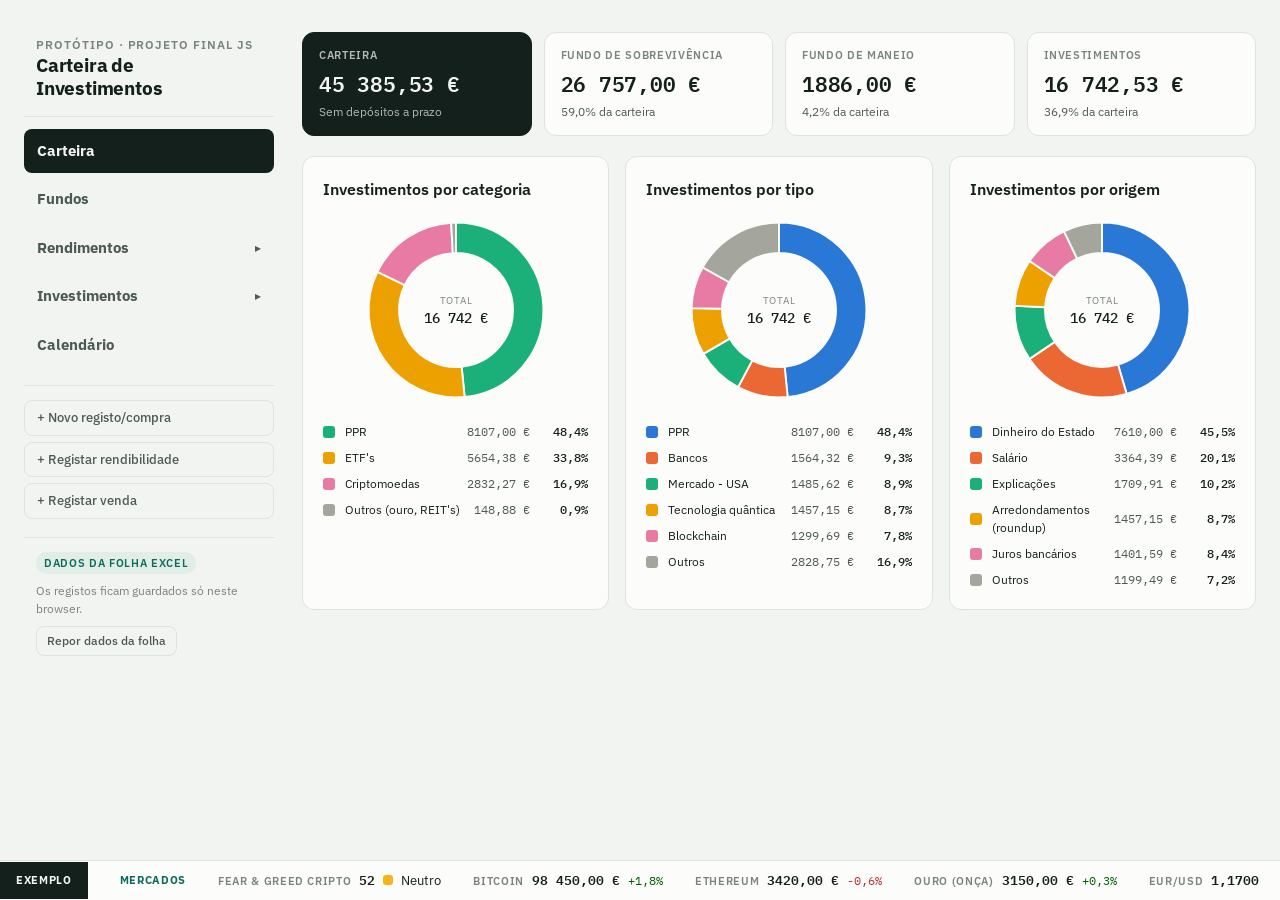
==== commit cdc9ce1c: "README" ====
--- a/artifacts/prototipo-carteira.html
+++ b/artifacts/prototipo-carteira.html
@@ -649,45 +649,45 @@
   const COMPRAS_SIMULADAS = {
     etf: {
       "S&P 500": { subtipo: "Mercado - USA", compras: [
-        ["2024-03-15", 150, "Explicações"], ["2024-09-10", 192.3, "Explicações"],
-        ["2025-02-12", 400, "Explicações"], ["2025-06-18", 437.95, "Explicações"], ["2025-11-05", 400, "Explicações"]] },
+        ["2024-03-15", 231, "Explicações"], ["2024-09-10", 193.23, "Explicações"],
+        ["2025-02-12", 255, "Explicações"], ["2025-06-18", 512.68, "Explicações"], ["2025-11-05", 275, "Explicações"]] },
       "EUR STOXX Banks 30-15 DE": { subtipo: "Bancos", compras: [
-        ["2025-01-20", 300, "Juros bancários"], ["2025-05-14", 286.85, "Juros bancários"],
-        ["2025-07-02", 14.53, "Dividendos"], ["2025-09-15", 8.85, "Lucro ETF"], ["2026-01-10", 34.54, "Lucro ETF"]] },
+        ["2025-01-20", 733, "Juros bancários"], ["2025-05-14", 668.59, "Juros bancários"],
+        ["2025-07-02", 15.71, "Dividendos"], ["2025-09-15", 20.79, "Lucro ETF"], ["2026-01-10", 126.23, "Lucro ETF"]] },
       "iShares Core MSCI World UCITS ETF USD (Acc)": { subtipo: "Mercado - Global", compras: [
-        ["2022-04-08", 200, "Explicações"], ["2022-10-21", 240, "Explicações"]] },
+        ["2022-04-08", 129, "Explicações"], ["2022-10-21", 114, "Explicações"]] },
       "FTSE All-World": { subtipo: "Mercado - Global", compras: [
-        ["2023-02-01", 100, "Trocos de universidade"], ["2023-06-15", 80, "Trocos de universidade"], ["2023-11-30", 100, "Trocos de universidade"]] },
+        ["2023-02-01", 348, "Trocos de universidade"], ["2023-06-15", 251, "Trocos de universidade"], ["2023-11-30", 324, "Trocos de universidade"]] },
       "VanEck Quantum Computing UCITS ETF A": { subtipo: "Tecnologia quântica", compras: [
-        ["2026-03-31", 32.4, "Arredondamentos (roundup)"], ["2026-05-31", 35.1, "Arredondamentos (roundup)"], ["2026-07-31", 33, "Arredondamentos (roundup)"]] },
+        ["2026-03-31", 549.83, "Arredondamentos (roundup)"], ["2026-05-31", 328.32, "Arredondamentos (roundup)"], ["2026-07-31", 579, "Arredondamentos (roundup)"]] },
     },
     cripto: {
       "Bitcoin": { subtipo: "Blockchain", compras: [
-        ["2024-11-15", 600, "Salário"], ["2025-04-22", 700, "Salário"], ["2026-01-10", 500, "Salário"]] },
+        ["2024-11-15", 451, "Salário"], ["2025-04-22", 297, "Salário"], ["2026-01-10", 324, "Salário"]] },
       "Ethereum": { subtipo: "Contratos inteligentes", compras: [
-        ["2025-01-10", 400, "Salário"], ["2025-10-03", 600, "Salário"]] },
+        ["2025-01-10", 218, "Salário"], ["2025-10-03", 569, "Salário"]] },
       "Solana": { subtipo: "Blockchain", compras: [
-        ["2025-03-10", 300, "Salário"], ["2026-06-17", 300, "Salário"]] },
+        ["2025-03-10", 158, "Salário"], ["2026-06-17", 69.69, "Salário"]] },
       "Bittensor": { subtipo: "Inteligência artificial", compras: [
-        ["2025-08-12", 250, "Salário"], ["2026-02-05", 200, "Salário"]] },
+        ["2025-08-12", 197, "Salário"], ["2026-02-05", 186, "Salário"]] },
       "Chainlink": { subtipo: "Oráculos", compras: [
-        ["2025-05-20", 200, "Salário"], ["2026-03-12", 200, "Salário"]] },
+        ["2025-05-20", 141, "Salário"], ["2026-03-12", 176, "Salário"]] },
       "Render": { subtipo: "Inteligência artificial", compras: [
-        ["2025-03-10", 60, "Salário"], ["2025-09-01", 60, "Salário"]] },
+        ["2025-03-10", 8.33, "Salário"], ["2025-09-01", 3.62, "Salário"]] },
       "Ondo": { subtipo: "Ativos reais (RWA)", compras: [
-        ["2025-06-15", 40, "Salário"], ["2026-04-02", 40, "Salário"]] },
+        ["2025-06-15", 20.49, "Salário"], ["2026-04-02", 13.14, "Salário"]] },
     },
     reit: {
       "Realty Income": { subtipo: "Retalho", compras: [
-        ["2026-01-15", 5, "Salário"], ["2026-04-15", 5, "Salário"]] },
+        ["2026-01-15", 2.44, "Salário"], ["2026-04-15", 1.99, "Salário"]] },
       "Invesco Real Estate S&P US Select Sector UCITS ETF": { subtipo: "Mercado - USA", compras: [
-        ["2026-01-15", 5, "Salário"], ["2026-04-15", 5, "Salário"]] },
+        ["2026-01-15", 4.95, "Salário"], ["2026-04-15", 4.36, "Salário"]] },
       "iShares US Property Yield UCITS ETF": { subtipo: "Mercado - USA", compras: [
-        ["2026-02-15", 4, "Salário"], ["2026-05-15", 3, "Salário"], ["2026-08-15", 3, "Salário"]] },
+        ["2026-02-15", 2.85, "Salário"], ["2026-05-15", 3.28, "Salário"], ["2026-08-15", 3.27, "Salário"]] },
       "iShares Developed Markets Property Yield UCITS ETF": { subtipo: "Mercado - Global", compras: [
-        ["2026-02-15", 5, "Salário"], ["2026-06-15", 5, "Salário"]] },
+        ["2026-02-15", 3.16, "Salário"], ["2026-06-15", 5.53, "Salário"]] },
       "iShares European Property Yield UCITS ETF": { subtipo: "Mercado - Europa", compras: [
-        ["2026-03-15", 4, "Salário"], ["2026-06-15", 3, "Salário"], ["2026-09-15", 3, "Salário"]] },
+        ["2026-03-15", 1.33, "Salário"], ["2026-06-15", 1.1, "Salário"], ["2026-09-15", 0.86, "Salário"]] },
     },
   };
   // Transforma a tabela acima em registos (um por compra)
@@ -701,20 +701,20 @@
   // Por ano: IRS + outros apoios + dinheiro pessoal = montante investido.
   // "real" é o valor que o PPR tinha no fim desse ano (só para os anos que já passaram).
   function planoPprInicial() {
-    const pessoalDe = (ano) => (ano <= 2025 ? 0 : ano === 2026 ? 500 : ano <= 2031 ? 2000 : ano <= 2046 ? 1750 : 1500);
+    const pessoalDe = (ano) => (ano <= 2025 ? 0 : ano === 2026 ? 497 : ano <= 2031 ? 4298 : ano <= 2046 ? 3341 : 1935);
     const anos = [];
     for (let ano = 2024; ano <= 2056; ano++) {
       anos.push({ ano, governamental: 0, pessoal: pessoalDe(ano), real: null });
     }
-    const conhecidos = { 2024: { governamental: 2000, real: 2031.23 }, 2025: { governamental: 2000, real: 4315.58 }, 2026: { governamental: 1500 } };
+    const conhecidos = { 2024: { governamental: 3151, real: 3200.14 }, 2025: { governamental: 2511, real: 5417.94 }, 2026: { governamental: 1948 } };
     return {
       taxa: 0.04,           // rendibilidade média anual
-      idadeInicial: 28,     // idade em 2024
-      estrategia: 'Dinheiro recebido de IRS será reinvestido no PPR do próprio ano + ajudas "pequenas" do Estado. Depois, completar com dinheiro do salário.',
+      idadeInicial: 30,     // idade em 2024
+      estrategia: "Exemplo: reinvestir os reembolsos e apoios do Estado no PPR do próprio ano e completar com dinheiro do salário.",
       emFalta: [
-        { descricao: "IRS 2024 retroativos", valor: 892.03 },
-        { descricao: "IRS 2021", valor: 48.83 },
-        { descricao: "IRS 2025", valor: 1343.32 },
+        { descricao: "IRS 2024 retroativos", valor: 1863.33 },
+        { descricao: "IRS 2021", valor: 34.61 },
+        { descricao: "IRS 2025", valor: 1401.61 },
       ],
       anos: anos.map((a) => ({ ...a, ...(conhecidos[a.ano] || {}) })),
     };
@@ -726,7 +726,7 @@
   function planoOuroInicial() {
     const anos = [];
     for (let ano = 2025; ano <= 2060; ano++) {
-      anos.push({ ano, previsto: ano === 2025 ? 59.35 : 36, cashback: null, real: null });
+      anos.push({ ano, previsto: ano === 2025 ? 98.54 : 36, cashback: null, real: null });
     }
     return { taxa: 0.2, anos };
   }
@@ -736,23 +736,23 @@
   // e cada utilização tira dinheiro do pote (apoioUso). Por utilizar = recebido − utilizado.
   function recebidoDoEstado() {
     const recebidos = [
-      ["2020-12-01", "Outro apoio", 275],
-      ["2021-05-01", "IRS 2020", 392.06],
-      ["2022-05-01", "IRS 2021", 200.24],
-      ["2023-05-01", "IRS 2022", 954.57],
-      ["2024-05-01", "IRS 2023", 341.34],
-      ["2024-09-01", "Prémio qualificações", 1500],
-      ["2024-10-01", "Não cobrança do IRS", 185],
-      ["2024-11-01", "Não cobrança do IRS", 185],
-      ["2025-05-01", "IRS 2024", 520.35],
-      ["2025-08-01", "Não cobrança do IRS", 124],
-      ["2025-09-01", "Não cobrança do IRS", 165],
-      ["2026-01-01", "Retroativos IRS 2023", 706.26],
-      ["2026-01-01", "Retroativos IRS 2024", 892.03],
-      ["2026-05-01", "IRS 2025", 1343.12],
+      ["2020-12-01", "Outro apoio", 355],
+      ["2021-05-01", "IRS 2020", 726.41],
+      ["2022-05-01", "IRS 2021", 433.31],
+      ["2023-05-01", "IRS 2022", 1311.75],
+      ["2024-05-01", "IRS 2023", 664.22],
+      ["2024-09-01", "Outro apoio", 3630],
+      ["2024-10-01", "Não cobrança do IRS", 602],
+      ["2024-11-01", "Não cobrança do IRS", 242],
+      ["2025-05-01", "IRS 2024", 665.6],
+      ["2025-08-01", "Não cobrança do IRS", 130],
+      ["2025-09-01", "Não cobrança do IRS", 301],
+      ["2026-01-01", "Retroativos IRS 2023", 1258.45],
+      ["2026-01-01", "Retroativos IRS 2024", 2032.66],
+      ["2026-05-01", "IRS 2025", 3345.86],
     ].map(([data, nome, montante]) => ({ categoria: "apoio", data, nome, montante }));
     const utilizados = [
-      ["2024-09-01", "Abate do crédito do carro", 1500],
+      ["2024-09-01", "Exemplo de utilização", 1800],
     ].map(([data, nome, montante]) => ({ categoria: "apoioUso", data, nome, montante }));
     return [...recebidos, ...utilizados];
   }
@@ -763,66 +763,66 @@
     montante, vencimento, prazo, data: vencimento, origem: "Fundo emergência", ...(juros ? { juros } : {}),
   });
   const EXEMPLO = [
-    { categoria: "emergencia", nome: "Fundo de sobrevivência", montante: 16700, data: "2026-09-30" },
-    { categoria: "maneio", nome: "Fundo de maneio", montante: 2500, data: "2026-09-30" },
+    { categoria: "emergencia", nome: "Fundo de sobrevivência", montante: 26757, data: "2026-09-30" },
+    { categoria: "maneio", nome: "Fundo de maneio", montante: 1886, data: "2026-09-30" },
     ...comprasSimuladas(),
-    { categoria: "ouro", nome: "Bitcoin", montante: 49.37, origem: "Cashback Trade Republic", subtipo: "Reserva de ouro digital" },
+    { categoria: "ouro", nome: "Bitcoin", montante: 113.76, origem: "Cashback Trade Republic", subtipo: "Reserva de ouro digital" },
     ...recebidoDoEstado(),
     // Depósitos a prazo: DP(vencimento, prazo em meses, montante, juros)
-    DP("2024-06-13", 6, 0, 53.22),
-    DP("2024-08-30", 3, 10242.75, 53.22),
-    DP("2024-10-12", 6, 1000, 10.98),
-    DP("2024-11-18", 3, 5000, 27.14),
-    DP("2024-11-25", 3, 3000, 16.29),
-    DP("2024-12-11", 6, 0, 4.18),
-    DP("2025-02-18", 3, 5068.12, 25.65),
-    DP("2025-02-25", 3, 3000, 15.18),
-    DP("2025-03-01", 6, 10354.4, 113.69),
-    DP("2025-05-18", 3, 4000, 11.75),
-    DP("2025-05-18", 3, 2000, 5.88),
-    DP("2025-05-29", 3, 10000, 29.73),
-    DP("2025-06-10", 6, 0, 4.72),
-    DP("2025-08-23", 3, 4000, 9.94),
-    DP("2025-08-23", 3, 2000, 4.97),
-    DP("2025-11-29", 6, 10000, 47.84),
-    DP("2025-12-08", 6, 0, 1.09),
-    DP("2025-12-31", 12, 0, 3.41, "Juros Trade Republic"),
-    DP("2025-12-31", 12, 0, 4.74, "Juros Trading 212"),
-    DP("2026-02-23", 6, 6000, 29.81),
-    DP("2026-04-23", 3, 700, 2.02),
-    DP("2026-05-23", 3, 6000, 16.02),
-    DP("2026-05-29", 6, 3000, 17.37),
-    DP("2026-05-29", 6, 7000, 34.21),
-    DP("2026-06-08", 6, 0, 5.16),
-    DP("2026-08-31", 3, 6000, 16.56),
-    DP("2027-01-05", 4, 6000, 0),
-    DP("2027-02-25", 9, 6700, 0),
-    DP("2027-03-01", 9, 4000, 0),
+    DP("2024-06-13", 6, 0, 147.57),
+    DP("2024-08-30", 3, 30199.64, 156.91),
+    DP("2024-10-12", 6, 2330, 25.58),
+    DP("2024-11-18", 3, 8719, 47.33),
+    DP("2024-11-25", 3, 4916, 26.7),
+    DP("2024-12-11", 6, 0, 12.02),
+    DP("2025-02-18", 3, 10780.18, 54.56),
+    DP("2025-02-25", 3, 4121, 20.85),
+    DP("2025-03-01", 6, 9020.35, 99.04),
+    DP("2025-05-18", 3, 2790, 8.19),
+    DP("2025-05-18", 3, 2956, 8.69),
+    DP("2025-05-29", 3, 9120, 27.11),
+    DP("2025-06-10", 6, 0, 4.6),
+    DP("2025-08-23", 3, 11878, 29.52),
+    DP("2025-08-23", 3, 4030, 10.01),
+    DP("2025-11-29", 6, 19945, 95.42),
+    DP("2025-12-08", 6, 0, 0.85),
+    DP("2025-12-31", 12, 0, 10.93, "Juros Trade Republic"),
+    DP("2025-12-31", 12, 0, 4.75, "Juros Trading 212"),
+    DP("2026-02-23", 6, 12976, 64.47),
+    DP("2026-04-23", 3, 840, 2.42),
+    DP("2026-05-23", 3, 9707, 25.92),
+    DP("2026-05-29", 6, 2698, 15.62),
+    DP("2026-05-29", 6, 11246, 54.96),
+    DP("2026-06-08", 6, 0, 16.35),
+    DP("2026-08-31", 3, 3697, 10.2),
+    DP("2027-01-05", 4, 14218, 0),
+    DP("2027-02-25", 9, 12901, 0),
+    DP("2027-03-01", 9, 6474, 0),
   ];
 
   // ---------- Rendibilidade de exemplo (valores inventados, para veres o gráfico) ----------
   const CATS_RENDIBILIDADE = ["etf", "cripto", "ppr", "reit", "ouro"];
   const DATAS_EXEMPLO = ["2026-06-30", "2026-07-31", "2026-08-31", "2026-09-28"];
   const REND_EXEMPLO = {
-    "S&P 500": [96.4, 131.2, 118.7, 162.9],
-    "EUR STOXX Banks 30-15 DE": [58.1, 71.6, 66.0, 84.3],
-    "iShares Core MSCI World UCITS ETF USD (Acc)": [52.7, 61.9, 58.3, 70.4],
-    "FTSE All-World": [18.2, 22.5, 20.9, 26.1],
-    "VanEck Quantum Computing UCITS ETF A": [-8.4, 4.1, 12.7, 19.8],
-    "cripto:Bitcoin": [120.5, 188.3, 142.7, 215.4],
-    "Ethereum": [-35.2, 22.8, -12.4, 48.9],
-    "Solana": [44.1, 71.5, 38.2, 62.0],
-    "Bittensor": [-60.3, -22.7, 15.4, 58.6],
-    "Chainlink": [12.2, -8.5, 20.1, 31.7],
-    "Render": [-18.4, -9.1, -14.6, -6.2],
-    "Ondo": [5.3, 9.8, 2.1, -3.4],
-    "PPR": [142.0, 158.3, 151.9, 171.6],
-    "ouro:Bitcoin": [6.1, 8.4, 5.2, 7.9],
-    "Realty Income": [0.4, -0.3, 0.6, 0.9],
-    "Invesco Real Estate S&P US Select Sector UCITS ETF": [0.2, 0.5, -0.1, 0.7],
-    "iShares US Property Yield UCITS ETF": [-0.4, 0.1, 0.3, 0.6],
-    "iShares Developed Markets Property Yield UCITS ETF": [0.3, 0.4, 0.2, 0.5],
-    "iShares European Property Yield UCITS ETF": [-0.6, -0.2, -0.5, -0.3],
+    "S&P 500": [533.29, 725.8, 656.65, 901.16],
+    "EUR STOXX Banks 30-15 DE": [100.13, 123.4, 113.75, 145.29],
+    "iShares Core MSCI World UCITS ETF USD (Acc)": [68.03, 79.91, 75.26, 90.88],
+    "FTSE All-World": [18.92, 23.39, 21.73, 27.13],
+    "VanEck Quantum Computing UCITS ETF A": [-28.6, 13.96, 43.24, 67.42],
+    "cripto:Bitcoin": [105.49, 164.85, 124.93, 188.58],
+    "Ethereum": [-56.35, 36.5, -19.85, 78.29],
+    "Solana": [51.24, 83.08, 44.39, 72.04],
+    "Bittensor": [-110.54, -41.61, 28.23, 107.42],
+    "Chainlink": [61.13, -42.59, 100.71, 158.84],
+    "Render": [-4.73, -2.34, -3.75, -1.59],
+    "Ondo": [9.19, 16.99, 3.64, -5.89],
+    "PPR": [380.03, 423.66, 406.53, 459.25],
+    "ouro:Bitcoin": [11.85, 16.32, 10.1, 15.34],
+    "Realty Income": [0.44, -0.33, 0.66, 0.99],
+    "Invesco Real Estate S&P US Select Sector UCITS ETF": [0.51, 1.28, -0.26, 1.79],
+    "iShares US Property Yield UCITS ETF": [-1.12, 0.28, 0.84, 1.69],
+    "iShares Developed Markets Property Yield UCITS ETF": [0.47, 0.62, 0.31, 0.78],
+    "iShares European Property Yield UCITS ETF": [-0.25, -0.08, -0.21, -0.13],
   };
   // Procura primeiro pela chave com categoria (ex.: "cripto:Bitcoin") e depois só pelo nome
   const exemploDe = (p) => REND_EXEMPLO[chaveAtivo(p)] || REND_EXEMPLO[p.nome];
@@ -989,12 +989,12 @@
         if ((guardado.versao || 1) < 20) {
           registos = registos.map((r) => (["emergencia", "maneio"].includes(r.categoria) && !r.data ? { ...r, data: hojeISO() } : r));
         }
-        // Migração (uma só vez): o fundo de emergência passa a "Fundo de sobrevivência", com 16 700 €
+        // Migração (uma só vez): o fundo de emergência passa a "Fundo de sobrevivência", com 26 757 €
         if ((guardado.versao || 1) < 19) {
           const fundo = registos.find((r) => r.categoria === "emergencia");
           registos = [
             ...registos.filter((r) => r.categoria !== "emergencia"),
-            { ...(fundo || { id: novoId(), categoria: "emergencia" }), nome: "Fundo de sobrevivência", montante: 16700 },
+            { ...(fundo || { id: novoId(), categoria: "emergencia" }), nome: "Fundo de sobrevivência", montante: 26757 },
           ];
         }
         // Migração (uma só vez): a origem dos depósitos passa a "Fundo emergência"
